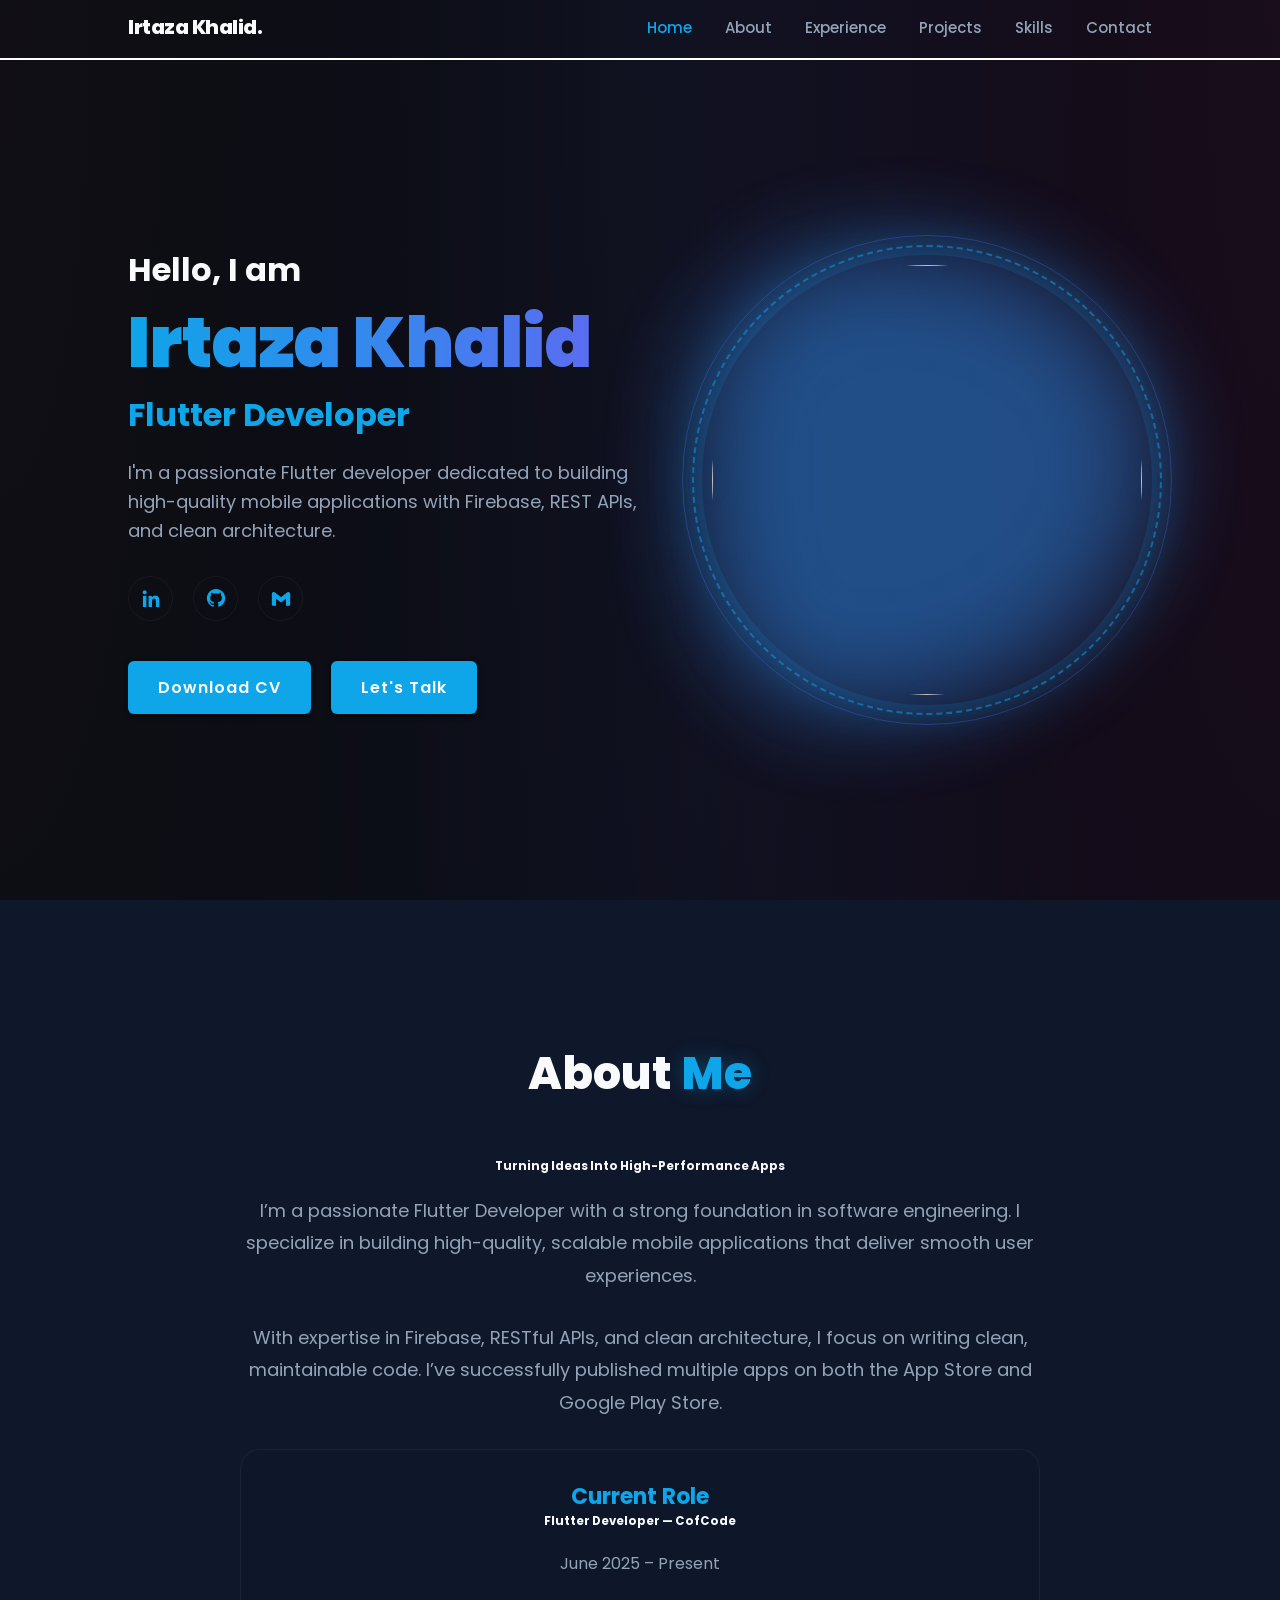
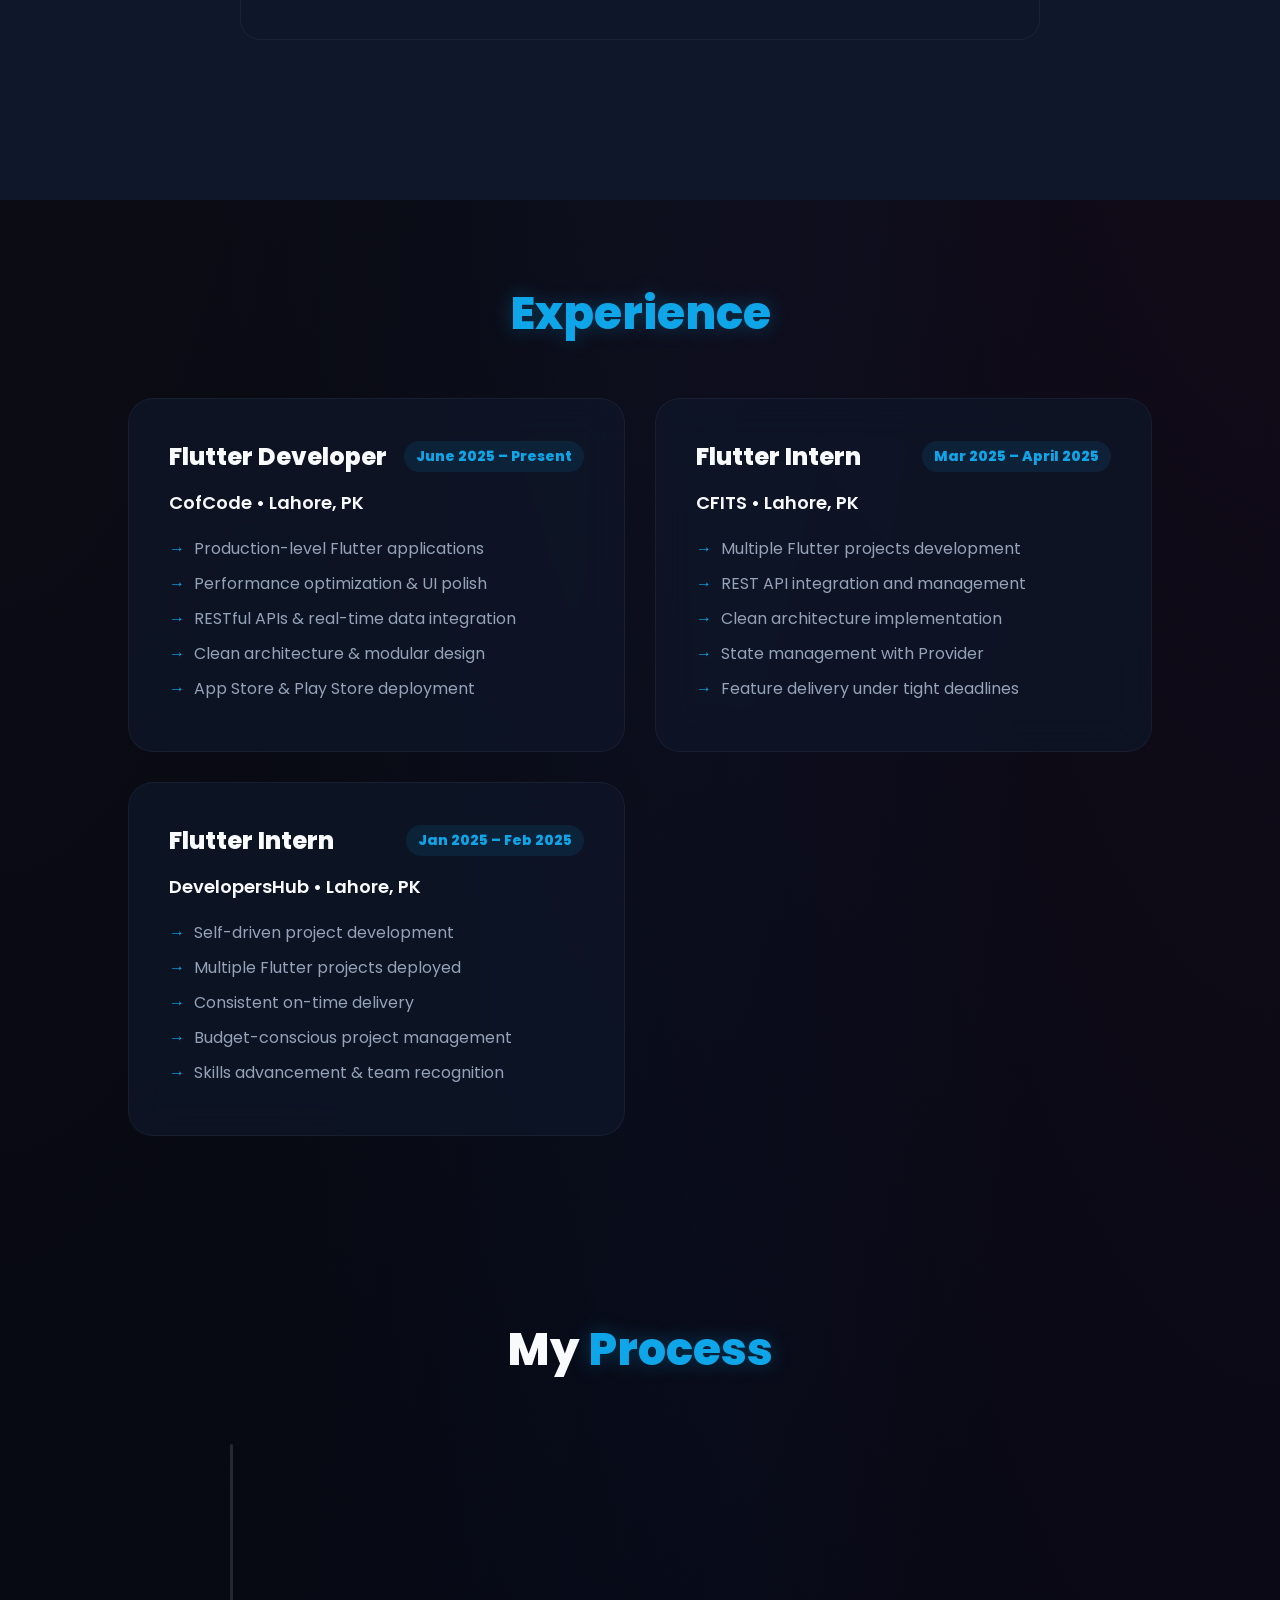
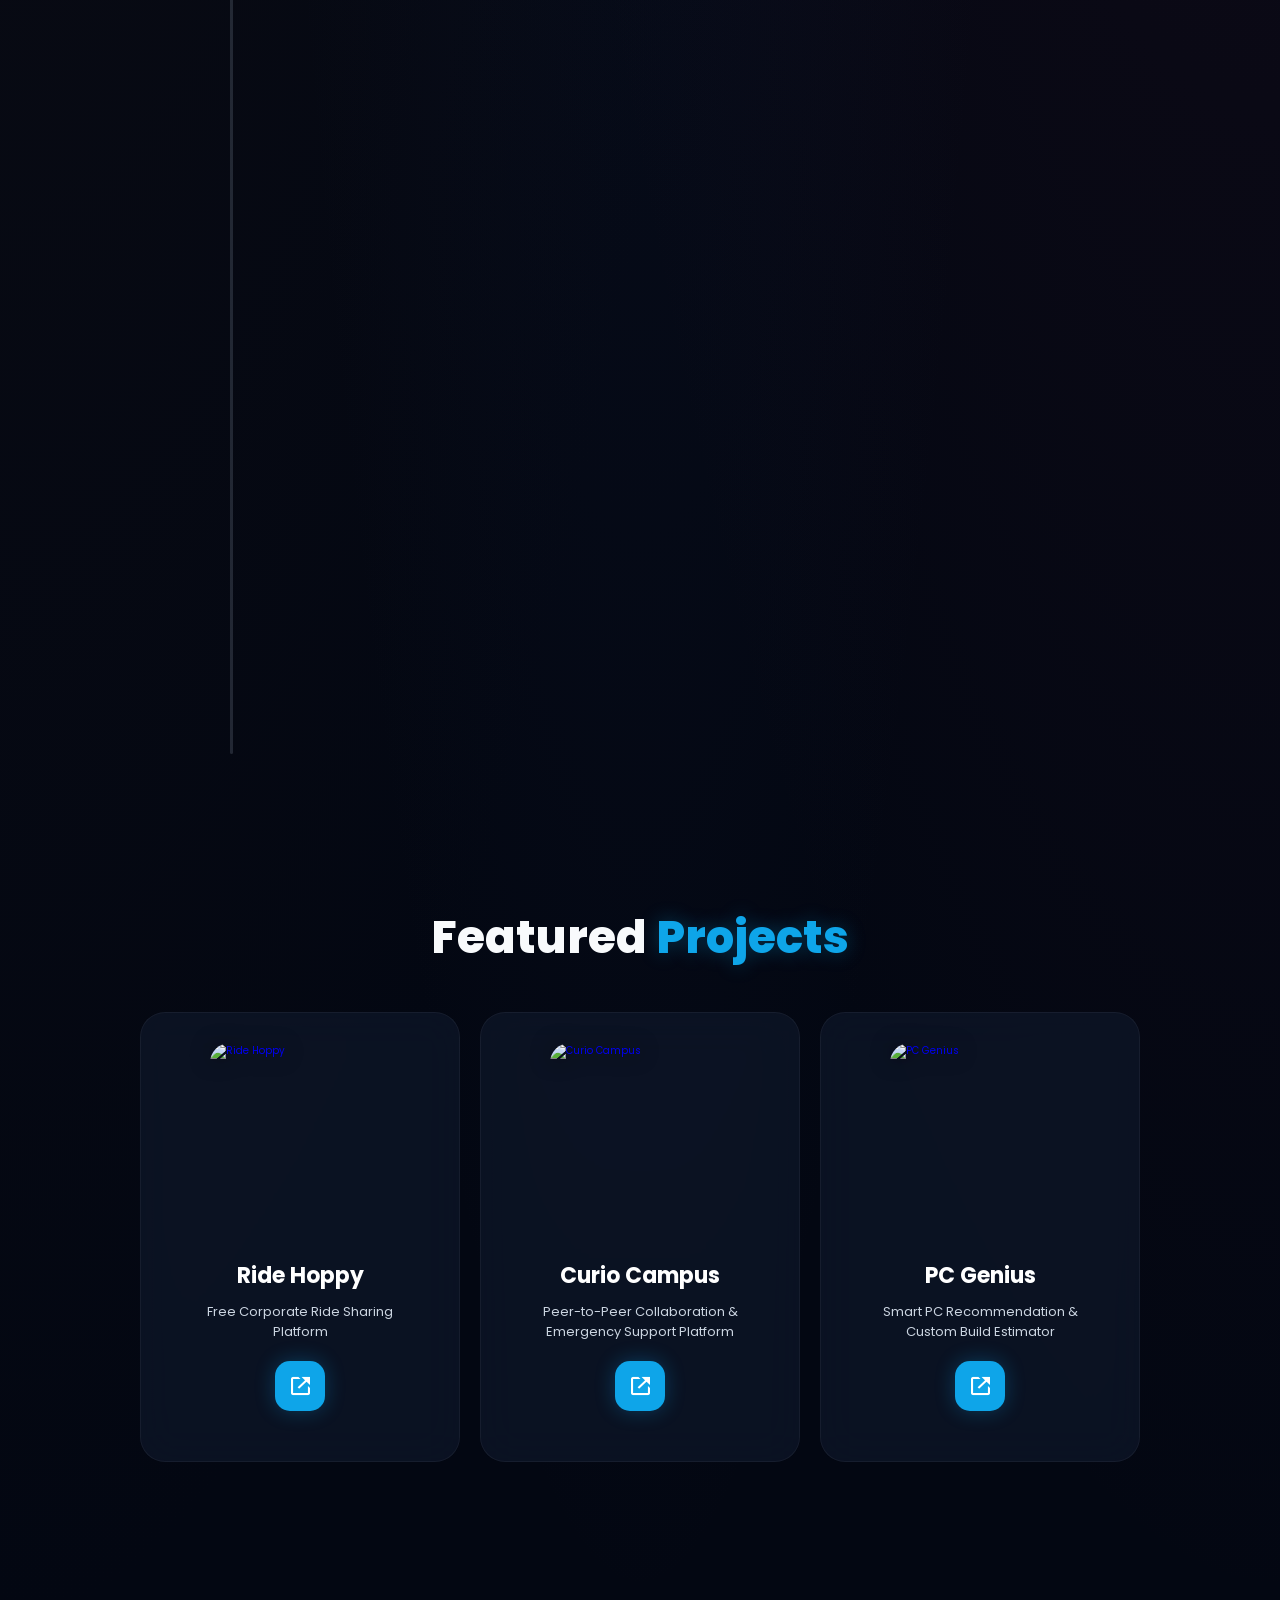
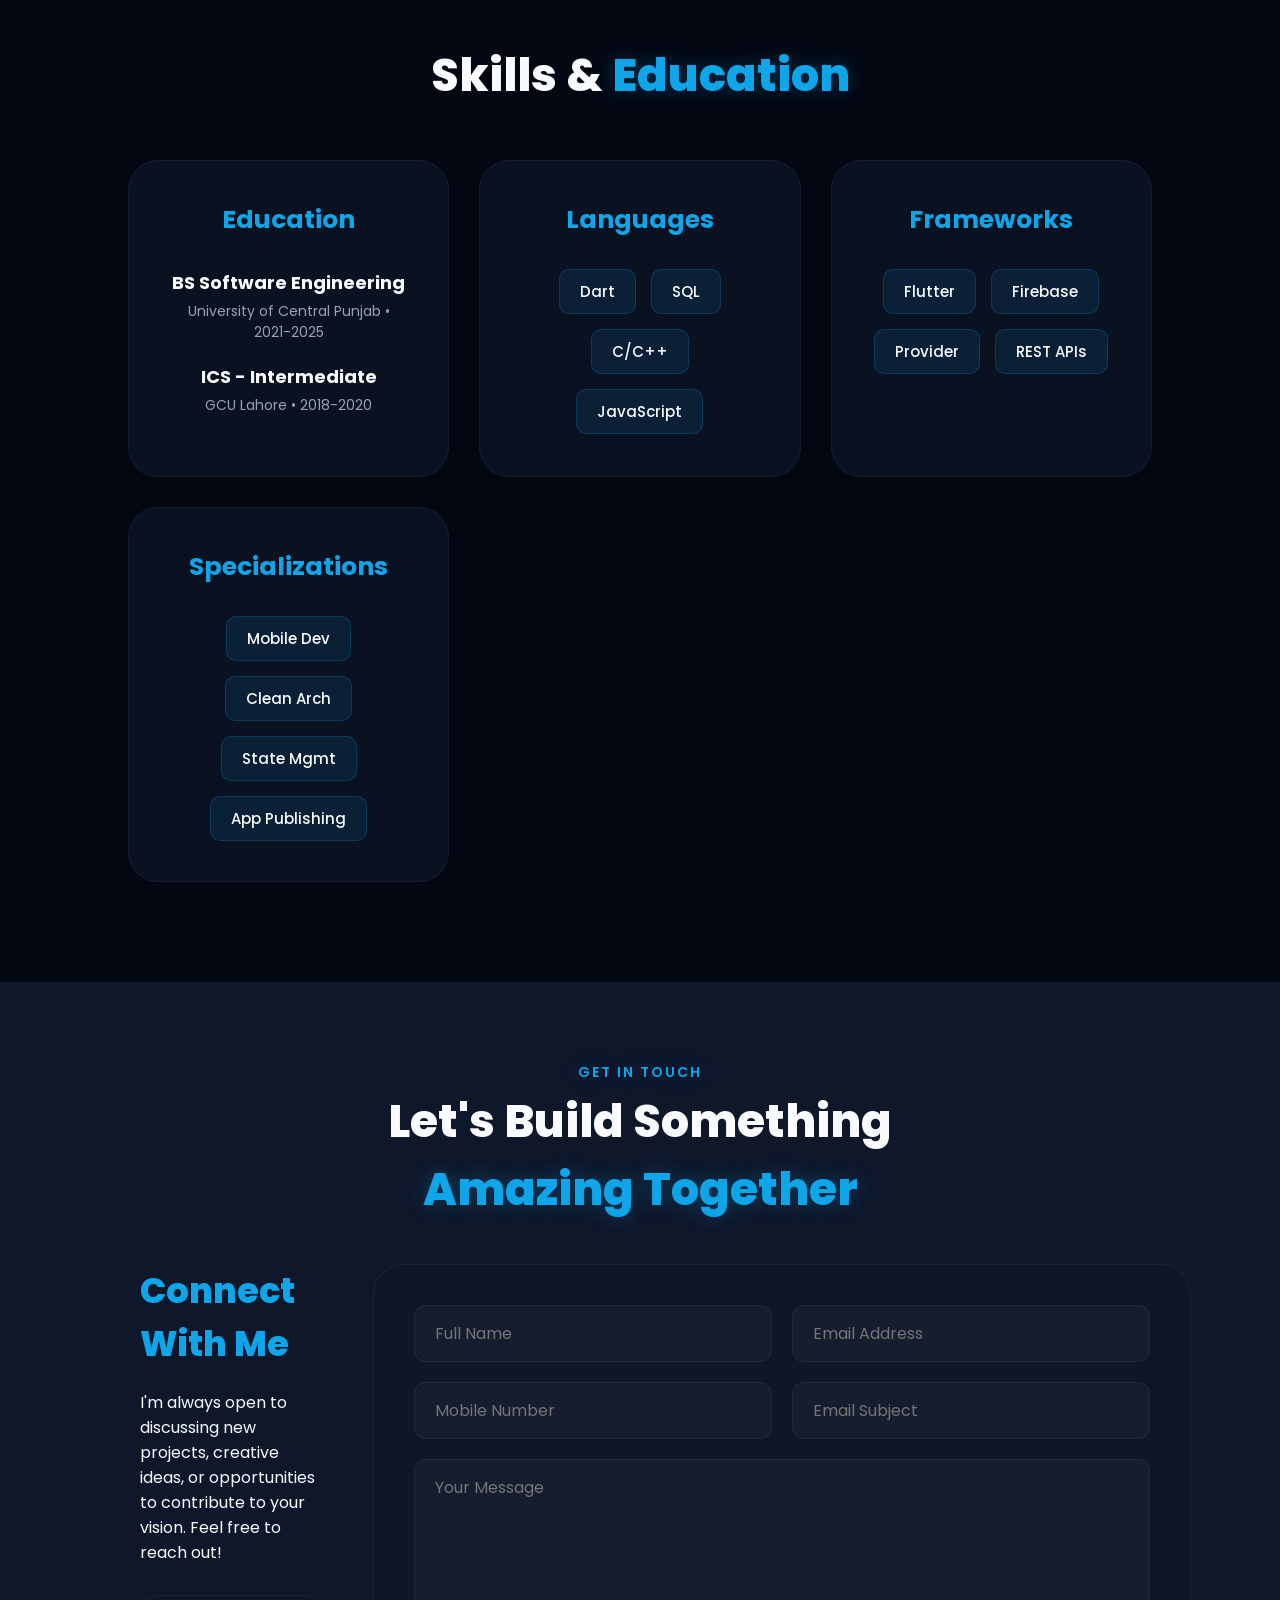
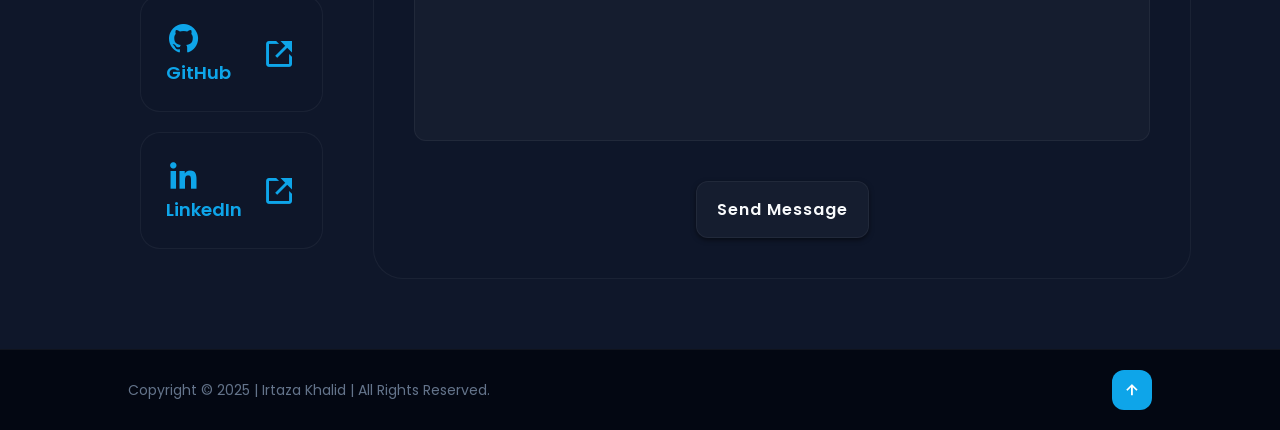
==== index.html @ 4b27855e "redesign the portfolio" ====
<!DOCTYPE html>
<html lang="en">

<head>
    <meta charset="UTF-8">
    <meta http-equiv="X-UA-Compatible" content="IE=edge">
    <meta name="viewport" content="width=device-width, initial-scale=1.0">
    <title>My Portfolio</title>

    <!-- swiper css -->
    <link rel="stylesheet" href="https://cdn.jsdelivr.net/npm/swiper@9/swiper-bundle.min.css" />

    <!-- box icons -->
    <link href='https://unpkg.com/boxicons@2.1.4/css/boxicons.min.css' rel='stylesheet'>

    <!-- custom css -->
    <link rel="stylesheet" href="css/style.css">
</head>

<body>
    <div id="particles-js"></div>

    <!-- header design -->
    <header class="header">
        <a href="#" class="logo">Irtaza Khalid.</a>

        <nav class="navbar">
            <a href="#home" class="active">Home</a>
            <a href="#about">About</a>
            <a href="#services">Experience</a>
            <a href="#portfolio">Projects</a>
            <a href="#skills">Skills</a>
            <a href="#contact">Contact</a>
        </nav>

        <div class="bx bx-menu" id="menu-icon"></div>
    </header>

    <!-- home section design -->
    <section class="home" id="home">
        <div class="home-content">
            <h3>Hello, I am</h3>
            <h1>Irtaza Khalid</h1>
            <div class="text-animate">
                <h3>Flutter Developer</h3>
            </div>
            <p>
                I'm a passionate Flutter developer dedicated to building high-quality mobile applications with Firebase, REST APIs, and clean architecture.
            </p>

            <div class="social-media">
                <a href="https://www.linkedin.com/in/irtaza-khalid-1903a6270/" target="_blank"><i
                        class='bx bxl-linkedin'></i></a>
                <a href="https://github.com/Irtaza4" target="_blank"><i class='bx bxl-github'></i></a>
                <a href="https://mail.google.com/mail/?view=cm&fs=1&to=irtazakhalidll@gmail.com" target="_blank"><i
                        class='bx bxl-gmail'></i></a>
            </div>

            <div class="btn-group">
                <a href="./IrtazaCV.pdf" class="btn" download="./IrtazaCV.pdf" target="_blank">Download CV</a>
                <a href="#contact" class="btn btn-outline">Let's Talk</a>
            </div>
        </div>

        <div class="home-img">
            <div class="img-box">
                <img src="images/Batman.png" alt="">
                <div class="liquid-shape"></div>
                <div class="liquid-shape"></div>
            </div>
        </div>
    </section>

    <!-- about section design -->

    <section class="about" id="about">
        <div class="about-content">
            <h2 class="heading">About <span>Me</span></h2>
            <h3>Turning Ideas Into High-Performance Apps</h3>
            <p>
                I’m a passionate Flutter Developer with a strong foundation in software engineering. I specialize in building high-quality, scalable mobile applications that deliver smooth user experiences.
            </p>
            <p>
                With expertise in Firebase, RESTful APIs, and clean architecture, I focus on writing clean, maintainable code. I’ve successfully published multiple apps on both the App Store and Google Play Store.
            </p>

            <div class="card">
                <h2>Current Role</h2>
                <h3>Flutter Developer — CofCode</h3>
                <p>June 2025 – Present</p>
            </div>
        </div>
    </section>

    <!-- services section design -->
    <section class="services" id="services">
        <h2 class="heading"><span>Experience</span></h2>

        <div class="services-container">
            <div class="services-box">
                <h3>Flutter Developer <span class="time-status">June 2025 – Present</span></h3>
                <p class="company">CofCode • Lahore, PK</p>
                <ul class="experience-list">
                    <li>Production-level Flutter applications</li>
                    <li>Performance optimization & UI polish</li>
                    <li>RESTful APIs & real-time data integration</li>
                    <li>Clean architecture & modular design</li>
                    <li>App Store & Play Store deployment</li>
                </ul>
            </div>
            <div class="services-box">
                <h3>Flutter Intern <span class="time-status">Mar 2025 – April 2025</span></h3>
                <p class="company">CFITS • Lahore, PK</p>
                <ul class="experience-list">
                    <li>Multiple Flutter projects development</li>
                    <li>REST API integration and management</li>
                    <li>Clean architecture implementation</li>
                    <li>State management with Provider</li>
                    <li>Feature delivery under tight deadlines</li>
                </ul>
            </div>
            <div class="services-box">
                <h3>Flutter Intern <span class="time-status">Jan 2025 – Feb 2025</span></h3>
                <p class="company">DevelopersHub • Lahore, PK</p>
                <ul class="experience-list">
                    <li>Self-driven project development</li>
                    <li>Multiple Flutter projects deployed</li>
                    <li>Consistent on-time delivery</li>
                    <li>Budget-conscious project management</li>
                    <li>Skills advancement & team recognition</li>
                </ul>
            </div>

        </div>
    </section>

    <!-- project lifecycle section -->
    <section class="lifecycle" id="lifecycle">
        <h2 class="heading">My <span>Process</span></h2>
        <div class="lifecycle-container">
            <div class="progress-line">
                <div class="progress-fill"></div>
            </div>
            
            <div class="lifecycle-item" data-step="1">
                <div class="step-indicator">
                    <span>01</span>
                </div>
                <div class="step-content">
                    <div class="icon-box"><i class='bx bx-search-alt'></i></div>
                    <h3>Discovery</h3>
                    <p>Understanding the problem, research, and planning the architecture.</p>
                </div>
            </div>
            
            <div class="lifecycle-item" data-step="2">
                <div class="step-indicator">
                    <span>02</span>
                </div>
                <div class="step-content">
                    <div class="icon-box"><i class='bx bx-palette'></i></div>
                    <h3>Design</h3>
                    <p>Crafting intuitive UI/UX designs and interactive prototypes.</p>
                </div>
            </div>
            
            <div class="lifecycle-item" data-step="3">
                <div class="step-indicator">
                    <span>03</span>
                </div>
                <div class="step-content">
                    <div class="icon-box"><i class='bx bx-code-alt'></i></div>
                    <h3>Development</h3>
                    <p>Building high-performance apps with Flutter and clean code.</p>
                </div>
            </div>
            
            <div class="lifecycle-item" data-step="4">
                <div class="step-indicator">
                    <span>04</span>
                </div>
                <div class="step-content">
                    <div class="icon-box"><i class='bx bx-rocket'></i></div>
                    <h3>Deployment</h3>
                    <p>Polishing, testing, and publishing to App Store & Play Store.</p>
                </div>
            </div>
        </div>
    </section>

    <!-- portfolio section design -->
    <section class="portfolio" id="portfolio">
        <h2 class="heading">Featured <span>Projects</span></h2>

        <div class="portfolio-container">
            <a href="ride-hoppy.html" class="portfolio-box">
                <img src="images/ride_hoppy_main.png" alt="Ride Hoppy">

                <div class="portfolio-layer">
                    <h4>Ride Hoppy</h4>
                    <p>Free Corporate Ride Sharing Platform</p>
                    <div class="case-study-btn">
                        <i class='bx bx-link-external'></i>
                    </div>
                </div>
            </a>
            <a href="curio-campus.html" class="portfolio-box">
                <img src="images/curio_campus_logo.png" alt="Curio Campus">

                <div class="portfolio-layer">
                    <h4>Curio Campus</h4>
                    <p>Peer-to-Peer Collaboration & Emergency Support Platform</p>
                    <div class="case-study-btn">
                        <i class='bx bx-link-external'></i>
                    </div>
                </div>
            </a>
            <a href="pc-genius.html" class="portfolio-box">
                <img src="images/pc_genius_logo.png" alt="PC Genius">

                <div class="portfolio-layer">
                    <h4>PC Genius</h4>
                    <p>Smart PC Recommendation & Custom Build Estimator</p>
                    <div class="case-study-btn">
                        <i class='bx bx-link-external'></i>
                    </div>
                </div>
            </a>
        </div>
    </section>

    <!-- skills section design -->
    <section class="skills" id="skills">
        <h2 class="heading">Skills & <span>Education</span></h2>

        <div class="skills-container">
            <div class="skills-box education-box">
                <h3>Education</h3>
                <div class="education-content">
                    <div class="edu-item">
                        <h4>BS Software Engineering</h4>
                        <p>University of Central Punjab • 2021-2025</p>
                    </div>
                    <div class="edu-item">
                        <h4>ICS - Intermediate</h4>
                        <p>GCU Lahore • 2018-2020</p>
                    </div>
                </div>
            </div>

            <div class="skills-box">
                <h3>Languages</h3>
                <div class="skills-list">
                    <span>Dart</span>
                    <span>SQL</span>
                    <span>C/C++</span>
                    <span>JavaScript</span>
                </div>
            </div>

            <div class="skills-box">
                <h3>Frameworks</h3>
                <div class="skills-list">
                    <span>Flutter</span>
                    <span>Firebase</span>
                    <span>Provider</span>
                    <span>REST APIs</span>
                </div>
            </div>

            <div class="skills-box">
                <h3>Specializations</h3>
                <div class="skills-list">
                    <span>Mobile Dev</span>
                    <span>Clean Arch</span>
                    <span>State Mgmt</span>
                    <span>App Publishing</span>
                </div>
            </div>
        </div>
    </section>

    <!-- testimonial design -->
    <!-- <div class="testimonial-container">
        <h2 class="heading">Valuable <span>Testimonial</span></h2>

        <div class="testimonial-wrapper">
            <div class="testimonial-box mySwiper">
                <div class="testimonial-content swiper-wrapper">
                    <div class="testimonial-slide swiper-slide">
                        <img src="images/testimonial1.jpg" alt="">
                        <h3>Jackson Levi</h3>
                        <p>Lorem ipsum dolor, sit amet consectetur adipisicing elit. Exercitationem dignissimos aliquid
                            iure delectus corrupti impedit, beatae aperiam ad iusto nostrum possimus cum pariatur harum
                            assumenda suscipit a, qui, tempora maxime nulla facere quo ipsum tempore. Atque libero
                            provident ad aut officia pariatur voluptate quaerat delectus nesciunt, sequi eligendi
                            aperiam fugit unde nihil, iste similique illum. Dignissimos enim officia consequuntur
                            dolores.</p>
                    </div>
                    <div class="testimonial-slide swiper-slide">
                        <img src="images/testimonial2.jpg" alt="">
                        <h3>Flora Ocean</h3>
                        <p>Lorem ipsum dolor, sit amet consectetur adipisicing elit. Exercitationem dignissimos aliquid
                            iure delectus corrupti impedit, beatae aperiam ad iusto nostrum possimus cum pariatur harum
                            assumenda suscipit a, qui, tempora maxime nulla facere quo ipsum tempore. Atque libero
                            provident ad aut officia pariatur voluptate quaerat delectus nesciunt, sequi eligendi
                            aperiam fugit unde nihil, iste similique illum. Dignissimos enim officia consequuntur
                            dolores.</p>
                    </div>
                    <div class="testimonial-slide swiper-slide">
                        <img src="images/testimonial3.jpg" alt="">
                        <h3>Julian Grayson</h3>
                        <p>Lorem ipsum dolor, sit amet consectetur adipisicing elit. Exercitationem dignissimos aliquid
                            iure delectus corrupti impedit, beatae aperiam ad iusto nostrum possimus cum pariatur harum
                            assumenda suscipit a, qui, tempora maxime nulla facere quo ipsum tempore. Atque libero
                            provident ad aut officia pariatur voluptate quaerat delectus nesciunt, sequi eligendi
                            aperiam fugit unde nihil, iste similique illum. Dignissimos enim officia consequuntur
                            dolores.</p>
                    </div>
                </div>

                <div class="swiper-button-next"></div>
                <div class="swiper-button-prev"></div>
                <div class="swiper-pagination"></div>
            </div>
        </div>
    </div> -->

    <!-- contact section design -->
    <section class="contact" id="contact">
        <h2 class="heading"><span class="pre-title">GET IN TOUCH</span>Let's Build Something <span>Amazing
                Together</span></h2>

        <div class="contact-container">
            <div class="contact-info">
                <h3>Connect With Me</h3>
                <p class="contact-bio">I'm always open to discussing new projects, creative ideas, or opportunities to
                    contribute to your vision. Feel free to reach out!</p>

                <a href="https://github.com/Irtaza4" target="_blank" class="contact-card">
                    <div class="card-left">
                        <i class='bx bxl-github'></i>
                        <span>GitHub</span>
                    </div>
                    <i class='bx bx-link-external'></i>
                </a>

                <a href="https://www.linkedin.com/in/irtaza-khalid-1903a6270/" target="_blank" class="contact-card">
                    <div class="card-left">
                        <i class='bx bxl-linkedin'></i>
                        <span>LinkedIn</span>
                    </div>
                    <i class='bx bx-link-external'></i>
                </a>
            </div>

            <form action="https://formsubmit.co/irtazakhalidll@gmail.com" method="POST">
                <div class="input-box">
                    <input type="text" name="name" placeholder="Full Name" required>
                    <input type="email" name="email" placeholder="Email Address" required>
                </div>
                <div class="input-box">
                    <input type="number" name="phone" placeholder="Mobile Number">
                    <input type="text" name="_subject" placeholder="Email Subject">
                </div>
                <textarea name="message" id="" cols="30" rows="10" placeholder="Your Message" required></textarea>
                <div class="btn-container">
                    <input type="submit" value="Send Message" class="btn">
                </div>
            </form>
        </div>
    </section>

    <!-- footer design -->
    <footer class="footer">
        <div class="footer-text">
            <p>Copyright &copy; 2025 | Irtaza Khalid | All Rights Reserved.</p>
        </div>

        <div class="footer-iconTop">
            <a href="#home"><i class='bx bx-up-arrow-alt'></i></a>
        </div>
    </footer>


    <!-- swiper js -->
    <script src="https://cdn.jsdelivr.net/npm/swiper@9/swiper-bundle.min.js"></script>

    <!-- scroll reveal js -->
    <script src="https://unpkg.com/scrollreveal"></script>

    <!-- gsap -->
    <script src="https://cdnjs.cloudflare.com/ajax/libs/gsap/3.12.2/gsap.min.js"></script>
    <script src="https://cdnjs.cloudflare.com/ajax/libs/gsap/3.12.2/ScrollTrigger.min.js"></script>

    <!-- particles js -->
    <script src="https://cdn.jsdelivr.net/particles.js/2.0.0/particles.min.js"></script>

    <!-- tilt js -->
    <script src="https://cdnjs.cloudflare.com/ajax/libs/vanilla-tilt/1.8.1/vanilla-tilt.min.js"></script>

    <!-- custom js -->
    <script src="js/script.js"></script>
</body>

</html>
---- css/style.css ----
@import url('https://fonts.googleapis.com/css2?family=Poppins:wght@300;400;500;600;700;800;900&display=swap');

* {
    margin: 0;
    padding: 0;
    box-sizing: border-box;
    text-decoration: none;
    border: none;
    outline: none;
    scroll-behavior: smooth;
    font-family: 'Poppins', sans-serif;
}


:root {
    --bg-color: #030712;
    --second-bg-color: #0f172a;
    --text-color: #f8fafc;
    --main-color: #0ea5e9;
    --secondary-color: #6366f1;
    --white-color: #ffffff;
    --shadow-color: rgba(0, 0, 0, .5);
    --glass-bg: rgba(15, 23, 42, 0.7);
    --glass-border: rgba(255, 255, 255, 0.05);
    --accent-glow: rgba(14, 165, 233, 0.3);
}

/* Remove dark-mode class override as we are going full dark by default */
.dark-mode {
    --bg-color: #030712;
    --text-color: #f8fafc;
}

#particles-js {
    position: fixed;
    top: 0;
    left: 0;
    width: 100%;
    height: 100%;
    z-index: -1;
}

.dark-mode .logo,
.dark-mode .header.sticky .navbar a.active,
.dark-mode span {
    color: var(--white-color);
}

.dark-mode .home .profession-box .profession {
    color: var(--white-color);
}

.social-media {
    display: flex;
    gap: 2rem;
    margin-top: 3rem;
}

.social-media a {
    display: inline-flex;
    justify-content: center;
    align-items: center;
    width: 4.5rem;
    height: 4.5rem;
    background: transparent;
    border: 1px solid var(--glass-border);
    border-radius: 50%;
    font-size: 2.2rem;
    color: var(--main-color);
    transition: 0.3s;
}

.social-media a:hover {
    background: var(--main-color);
    color: var(--white-color);
    box-shadow: 0 0 2rem var(--accent-glow);
    transform: translateY(-5px);
    border-color: var(--main-color);
}

html {
    font-size: 62.5%;
    overflow-x: hidden;
}

body {
    background: var(--bg-color);
    color: var(--text-color);
    background-image: 
        radial-gradient(at 0% 0%, hsla(253,16%,7%,1) 0, transparent 50%), 
        radial-gradient(at 50% 0%, hsla(225,39%,30%,0.2) 0, transparent 50%), 
        radial-gradient(at 100% 0%, hsla(339,49%,30%,0.2) 0, transparent 50%);
}

.heading {
    font-size: 4.5rem;
    text-align: center;
    margin-bottom: 5rem;
    font-weight: 800;
}

.heading span {
    color: var(--main-color);
    text-shadow: 0 0 2rem var(--accent-glow);
}

.services-box, .portfolio-box, .skills-box, .card, .education-box {
    background: var(--glass-bg);
    border: 1px solid var(--glass-border);
    backdrop-filter: blur(20px);
    -webkit-backdrop-filter: blur(20px);
    border-radius: 2.5rem;
    padding: 3rem;
    transition: all 0.4s cubic-bezier(0.175, 0.885, 0.32, 1.275);
}

.services-box:hover, .portfolio-box:hover, .skills-box:hover, .card:hover {
    transform: translateY(-1rem);
    border-color: rgba(14, 165, 233, 0.3);
    box-shadow: 0 2rem 4rem rgba(0, 0, 0, 0.4), 0 0 2rem var(--accent-glow);
}

.header {
    position: fixed;
    top: 0;
    left: 0;
    width: 100%;
    padding: 1.2rem 10%;
    background: transparent;
    display: flex;
    align-items: center;
    justify-content: space-between;
    z-index: 1000;
    transition: all 0.5s ease;
}

.header.sticky {
    padding: 0.9rem 10%;
    background: rgba(3, 7, 18, 0.9);
    backdrop-filter: blur(20px);
    border-bottom: 1px solid var(--glass-border);
}

.logo {
    font-size: 2rem;
    color: var(--text-color);
    font-weight: 800;
    letter-spacing: -0.5px;
}

.navbar a {
    font-size: 1.5rem;
    color: #94a3b8;
    font-weight: 500;
    margin-left: 3rem;
    transition: 0.3s;
}

.navbar a:hover,
.navbar a.active {
    color: var(--main-color);
}

.navbar a.active::before {
    content: '';
    position: absolute;
    left: 0;
    bottom: -6px;
    width: 100%;
    height: .2rem;
    background: var(--white-color);
}

.header.sticky .navbar a::before {
    background: var(--main-color);
    opacity: .7;
}

#darkMode-icon {
    font-size: 2.4rem;
    color: var(--white-color);
    cursor: pointer;
}

.header.sticky #darkMode-icon {
    color: var(--text-color);
    opacity: .9;
}

#menu-icon {
    font-size: 3.6rem;
    color: var(--text-color);
    display: none;
}

section {
    min-height: 100vh;
    padding: 8rem 10% 2rem;
}

.portfolio {
    padding-top: 5rem;
}

.portfolio h2 {
    margin-bottom: 2rem;
}

.home {
    display: flex;
    justify-content: space-between;
    align-items: center;
    gap: 5rem;
}

.home-content {
    max-width: 60rem;
}

.home-content h3 {
    font-size: 3.2rem;
    font-weight: 700;
}

.home-content h1 {
    font-size: 7rem;
    font-weight: 900;
    line-height: 1.1;
    margin: 1rem 0;
    background: linear-gradient(to right, var(--main-color), var(--secondary-color));
    -webkit-background-clip: text;
    -webkit-text-fill-color: transparent;
}

.text-animate h3 {
    font-size: 3.2rem;
    font-weight: 700;
    color: var(--main-color);
    margin-bottom: 2rem;
}

.home-content p {
    font-size: 1.8rem;
    line-height: 1.6;
    color: #94a3b8;
}

.btn-group {
    display: flex;
    gap: 2rem;
    margin-top: 4rem;
}

.btn-outline {
    background: transparent;
    border: 2px solid var(--main-color);
    color: var(--main-color);
}

.btn-outline:hover {
    background: var(--main-color);
    color: var(--white-color);
}

.home-img .img-box {
    position: relative;
    width: 45rem;
    height: 45rem;
    display: flex;
    justify-content: center;
    align-items: center;
    border-radius: 50%;
    padding: 1rem;
    background: transparent !important;
    box-shadow: 0 0 5rem var(--accent-glow);
    overflow: visible;
}

.home-img .img-box::before {
    content: '';
    position: absolute;
    inset: -1rem;
    border: 2px solid var(--main-color);
    border-radius: 50%;
    animation: rotate 10s linear infinite;
    border-style: dashed;
    opacity: 0.5;
}

.home-img .img-box::after {
    content: '';
    position: absolute;
    inset: -2rem;
    border: 1px solid var(--secondary-color);
    border-radius: 50%;
    animation: rotate 15s linear reverse infinite;
    opacity: 0.3;
}

@keyframes rotate {
    0% { transform: rotate(0deg); }
    100% { transform: rotate(360deg); }
}

.home-img .img-box img {
    width: 100%;
    height: 100%;
    object-fit: cover;
    z-index: 10;
    border-radius: 50%;
    background: transparent !important;
    border: none;
    filter: drop-shadow(0 0 1rem var(--accent-glow));
    transition: 0.5s ease;
}

.home-img .img-box:hover img {
    transform: scale(1.1);
}

.liquid-shape {
    position: absolute;
    width: 100%;
    height: 100%;
    background: var(--main-color);
    border-radius: 40% 60% 70% 30% / 40% 50% 60% 50%;
    z-index: 1;
    filter: blur(50px);
    opacity: 0.3;
    animation: liquid 10s linear infinite;
}

.liquid-shape:nth-child(2) {
    background: var(--secondary-color);
    animation-duration: 15s;
    animation-direction: reverse;
}

@keyframes liquid {
    0%, 100% {
        border-radius: 40% 60% 70% 30% / 40% 40% 60% 50%;
    }
    33% {
        border-radius: 70% 30% 50% 50% / 30% 30% 70% 70%;
    }
    66% {
        border-radius: 100% 60% 60% 100% / 100% 100% 60% 60%;
    }
}

/* Custom Scrollbar */
::-webkit-scrollbar {
    width: 10px;
}

::-webkit-scrollbar-track {
    background: var(--bg-color);
}

::-webkit-scrollbar-thumb {
    background: var(--main-color);
    border-radius: 5px;
}

::-webkit-scrollbar-thumb:hover {
    background: var(--secondary-color);
}

.btn {
    display: inline-block;
    padding: 1.2rem 2.8rem;
    background: var(--main-color);
    border-radius: .6rem;
    box-shadow: 0 .2rem .5rem var(--shadow-color);
    font-size: 1.6rem;
    color: var(--white-color);
    letter-spacing: .1rem;
    font-weight: 600;
    border: .2rem solid transparent;
    transition: .5s ease;
    position: relative;
    overflow: hidden;
    z-index: 1;
}

.btn::before {
    content: '';
    position: absolute;
    top: 0;
    left: -100%;
    width: 100%;
    height: 100%;
    background: linear-gradient(90deg, transparent, rgba(255, 255, 255, 0.4), transparent);
    transition: .5s;
    z-index: -1;
}

.btn:hover::before {
    left: 100%;
}

.btn:hover {
    background: var(--secondary-color);
    color: var(--white-color);
    transform: translateY(-3px);
    box-shadow: 0 0.5rem 1.5rem rgba(0, 210, 255, 0.4);
}

span {
    color: var(--main-color);
}

.about {
    display: flex;
    justify-content: center;
    align-items: center;
    gap: 10rem;
    background: var(--second-bg-color);
    padding: 10rem 10%;
}

.about-content {
    max-width: 80rem;
    text-align: center;
}

.about-content h2 {
    text-align: center;
}

.about-content p {
    font-size: 1.8rem;
    color: #94a3b8;
    margin: 2rem 0 3rem;
    line-height: 1.8;
}

.services {
    min-height: auto;
    padding-bottom: 10rem;
}

.services h2 {
    margin-bottom: 5rem;
}

.services-container {
    display: grid;
    grid-template-columns: repeat(auto-fit, minmax(35rem, 1fr));
    gap: 3rem;
}

.services-box {
    padding: 4rem;
    text-align: left;
}

.services-box h3 {
    font-size: 2.4rem;
    font-weight: 800;
    margin-bottom: 1.5rem;
    display: flex;
    justify-content: space-between;
    align-items: center;
}

.time-status {
    font-size: 1.4rem;
    background: rgba(14, 165, 233, 0.1);
    padding: 0.5rem 1.2rem;
    border-radius: 5rem;
    color: var(--main-color);
}

.portfolio-container {
    display: grid;
    grid-template-columns: repeat(auto-fit, minmax(35rem, 1fr));
    gap: 3rem;
}

.company {
    font-size: 1.8rem;
    font-weight: 600;
    color: var(--text-color);
    margin-bottom: 2rem;
}

.experience-list {
    list-style: none;
}

.experience-list li {
    font-size: 1.6rem;
    color: #94a3b8;
    margin-bottom: 1rem;
    position: relative;
    padding-left: 2.5rem;
}

.experience-list li::before {
    content: '→';
    position: absolute;
    left: 0;
    color: var(--main-color);
    font-weight: 900;
}

.lifecycle {
    min-height: auto;
    padding-bottom: 10rem;
}

.lifecycle-container {
    display: flex;
    flex-direction: column;
    gap: 4rem;
    position: relative;
    margin-top: 6rem;
    max-width: 90rem;
    margin-left: auto;
    margin-right: auto;
}

.progress-line {
    position: absolute;
    left: 4rem;
    top: 0;
    bottom: 0;
    width: 3px;
    background: rgba(148, 163, 184, 0.2);
    border-radius: 3px;
}

.progress-fill {
    position: absolute;
    left: 0;
    top: 0;
    width: 100%;
    height: 0%;
    background: linear-gradient(180deg, var(--main-color), var(--secondary-color));
    border-radius: 3px;
    transition: height 1s ease;
}

.lifecycle-item {
    display: flex;
    gap: 3rem;
    align-items: flex-start;
    position: relative;
    z-index: 1;
    opacity: 0;
    transform: translateX(-3rem);
    transition: all 0.6s ease;
}

.lifecycle-item.visible {
    opacity: 1;
    transform: translateX(0);
}

.step-indicator {
    width: 8rem;
    height: 8rem;
    min-width: 8rem;
    background: var(--bg-color);
    border: 3px solid var(--main-color);
    border-radius: 50%;
    display: flex;
    justify-content: center;
    align-items: center;
    box-shadow: 0 0 3rem var(--accent-glow);
    transition: all 0.4s ease;
    position: relative;
}

.lifecycle-item:hover .step-indicator {
    background: linear-gradient(135deg, var(--main-color), var(--secondary-color));
    border-color: transparent;
    transform: scale(1.1);
    box-shadow: 0 0 5rem var(--accent-glow);
}

.step-indicator span {
    font-size: 2.2rem;
    font-weight: 800;
    color: var(--main-color);
    transition: all 0.4s ease;
}

.lifecycle-item:hover .step-indicator span {
    color: var(--white-color);
}

.step-content {
    flex: 1;
    background: var(--glass-bg);
    border: 1px solid var(--glass-border);
    padding: 3rem 3.5rem;
    border-radius: 2rem;
    transition: all 0.4s ease;
}

.lifecycle-item:hover .step-content {
    border-color: var(--main-color);
    transform: translateY(-0.5rem);
    box-shadow: 0 1rem 4rem rgba(14, 165, 233, 0.15);
}

.step-content .icon-box {
    width: 5rem;
    height: 5rem;
    background: linear-gradient(135deg, var(--main-color), var(--secondary-color));
    border-radius: 1.2rem;
    display: flex;
    justify-content: center;
    align-items: center;
    font-size: 2.5rem;
    color: var(--white-color);
    margin-bottom: 1.5rem;
    box-shadow: 0 0.5rem 2rem var(--accent-glow);
}

.step-content h3 {
    font-size: 2.4rem;
    color: var(--text-color);
    margin-bottom: 1rem;
    font-weight: 700;
}

.step-content p {
    font-size: 1.5rem;
    color: #94a3b8;
    line-height: 1.7;
}

/* Project Detail Stats & Timeline */
.stats-grid {
    display: grid;
    gap: 3rem;
    margin-top: 2rem;
}

/* Bar Chart */
.chart-card {
    background: var(--glass-bg);
    border: 1px solid var(--glass-border);
    padding: 2.5rem;
    border-radius: 2rem;
}

.chart-card h4 {
    font-size: 1.8rem;
    color: var(--text-color);
    margin-bottom: 2rem;
}

.bar-chart {
    display: flex;
    gap: 1.5rem;
    justify-content: space-between;
    align-items: flex-end;
    height: 20rem;
}

.bar-item {
    flex: 1;
    display: flex;
    flex-direction: column;
    align-items: center;
    gap: 1rem;
}

.bar-item span {
    font-size: 1.3rem;
    color: #94a3b8;
}

.bar-bg {
    width: 100%;
    height: 16rem;
    background: rgba(148, 163, 184, 0.1);
    border-radius: 0.5rem;
    position: relative;
    display: flex;
    align-items: flex-end;
}

.bar-fill {
    width: 100%;
    height: 0;
    background: linear-gradient(180deg, var(--main-color), var(--secondary-color));
    border-radius: 0.5rem;
    transition: height 1s ease;
}

/* Vertical Metrics Container */
.metrics-container.vertical {
    display: flex;
    gap: 2rem;
    flex-direction: column;
}

/* Detail Timeline */
.detail-timeline {
    display: flex;
    flex-direction: column;
    gap: 3rem;
    margin-top: 2rem;
    position: relative;
    padding-left: 4rem;
}

.detail-timeline::before {
    content: '';
    position: absolute;
    left: 1rem;
    top: 0;
    bottom: 0;
    width: 3px;
    background: linear-gradient(180deg, var(--main-color), var(--secondary-color));
    opacity: 0.3;
}

.detail-timeline-item {
    display: flex;
    gap: 2rem;
    align-items: flex-start;
    position: relative;
    opacity: 0;
    transform: translateX(-2rem);
    transition: all 0.6s ease;
}

.detail-timeline-item.visible {
    opacity: 1;
    transform: translateX(0);
}

.detail-timeline-dot {
    width: 2.5rem;
    height: 2.5rem;
    background: var(--bg-color);
    border: 3px solid var(--main-color);
    border-radius: 50%;
    position: absolute;
    left: -1.2rem;
    top: 0;
    z-index: 1;
    box-shadow: 0 0 2rem var(--accent-glow);
}

.detail-timeline-content {
    flex: 1;
    background: var(--glass-bg);
    border: 1px solid var(--glass-border);
    padding: 2.5rem;
    border-radius: 1.5rem;
    transition: all 0.4s ease;
}

.detail-timeline-item:hover .detail-timeline-content {
    border-color: var(--main-color);
    transform: translateY(-0.3rem);
}

.detail-timeline-date {
    font-size: 1.3rem;
    color: var(--main-color);
    font-weight: 700;
    text-transform: uppercase;
    letter-spacing: 0.1rem;
}

.detail-timeline-content h4 {
    font-size: 2rem;
    color: var(--text-color);
    margin: 0.5rem 0 1rem 0;
}

.detail-timeline-content p {
    font-size: 1.5rem;
    color: #94a3b8;
    line-height: 1.7;
}

/* Responsive for mobile */
@media (max-width: 768px) {
    .lifecycle-container {
        gap: 3rem;
        padding: 0 2rem;
    }
    
    .lifecycle-item {
        flex-direction: column;
        align-items: center;
        text-align: center;
        gap: 2rem;
    }
    
    .progress-line {
        left: 50%;
        transform: translateX(-50%);
    }
    
    .step-content {
        padding: 2.5rem 2rem;
    }
}

.portfolio {
    min-height: auto;
    padding-bottom: 10rem;
}

.portfolio h2 {
    margin-bottom: 4rem;
}

.portfolio .portfolio-container {
    display: grid;
    grid-template-columns: repeat(3, 1fr);
    align-items: stretch;
    gap: 2rem;
    max-width: 1000px;
    margin: auto;
}

.portfolio-box {
    position: relative;
    border-radius: 2.5rem;
    overflow: hidden;
    display: flex;
    flex-direction: column;
    background: var(--glass-bg);
    border: 1px solid var(--glass-border);
    height: 45rem;
    padding: 3rem;
    justify-content: center;
    align-items: center;
}

.portfolio-box img {
    width: 100%;
    max-width: 18rem;
    height: 18rem;
    object-fit: contain;
    transition: 0.8s cubic-bezier(0.2, 1, 0.3, 1);
    margin-bottom: 2rem;
    filter: drop-shadow(0 0 1rem rgba(0, 0, 0, 0.5));
}

.portfolio-box:hover img {
    transform: scale(1.1) translateY(-1rem);
}

.portfolio-layer {
    padding: 2rem;
    background: transparent;
    position: relative;
    width: 100%;
    display: flex;
    flex-direction: column;
    justify-content: center;
    align-items: center;
    text-align: center;
    transition: 0.5s;
}

.portfolio-box:hover .portfolio-layer {
    background: transparent;
}

.portfolio-layer h4 {
    font-size: 2.2rem;
    font-weight: 700;
    color: var(--white-color);
    font-family: 'Poppins', sans-serif;
    margin-bottom: 1rem;
}

.portfolio-layer p {
    font-size: 1.3rem;
    color: #cbd5e1;
    margin: 0 0 2rem;
    font-family: 'Poppins', sans-serif;
    line-height: 1.5;
}

.case-study-btn {
    width: 5rem;
    height: 5rem;
    background: var(--main-color);
    border-radius: 1.5rem;
    display: flex;
    justify-content: center;
    align-items: center;
    font-size: 2.5rem;
    color: var(--white-color);
    box-shadow: 0 0 2rem var(--accent-glow);
    transition: 0.3s;
}

.portfolio-box:hover .case-study-btn {
    transform: rotate(45deg);
    background: var(--white-color);
    color: var(--main-color);
}

.testimonial-container {
    display: flex;
    align-items: center;
    flex-direction: column;
    width: 100%;
    padding: 5rem 1rem;
}

.testimonial-container .testimonial-wrapper {
    position: relative;
    max-width: 90rem;
    width: 100%;
    padding: 5rem;
}

.testimonial-wrapper .testimonial-box {
    padding: 1rem;
    border-radius: 2rem;
    overflow: hidden;
}

.testimonial-content .testimonial-slide {
    display: flex;
    align-items: center;
    flex-direction: column;
    background: var(--bg-color);
    border-radius: 2rem;
    box-shadow: 0 .1rem .5rem var(--shadow-color);
    padding: 3rem 5rem;
    border-top: .8rem solid var(--main-color);
    border-bottom: .8rem solid var(--main-color);
}

.testimonial-slide img {
    width: 14rem;
    height: 14rem;
    object-fit: cover;
    border-radius: 50%;
    border: .5rem solid var(--bg-color);
    outline: .5rem solid var(--main-color);
}

.testimonial-slide h3 {
    font-size: 2.5rem;
    margin: 2rem 0;
}

.testimonial-slide p {
    font-size: 1.4rem;
    text-align: center;
}

.testimonial-box .swiper-button-next,
.testimonial-box .swiper-button-prev {
    color: var(--main-color);
}

.testimonial-box .swiper-button-next {
    right: 0;
}

.testimonial-box .swiper-button-prev {
    left: 0;
}

.testimonial-box .swiper-pagination-bullet {
    background: rgba(0, 0, 0, .8);
}

.testimonial-box .swiper-pagination-bullet-active {
    background: var(--main-color);
}

.contact {
    min-height: auto;
    padding-bottom: 7rem;
    background: var(--second-bg-color);
}

.contact h2 {
    margin-bottom: 4rem;
    display: flex;
    flex-direction: column;
    align-items: center;
}

.contact h2 .pre-title {
    font-size: 1.4rem;
    color: var(--main-color);
    letter-spacing: .2rem;
    font-weight: 600;
    margin-bottom: .5rem;
}

.contact-container {
    max-width: 100rem;
    margin: 0 auto;
    display: grid;
    grid-template-columns: 1fr 1.5fr;
    gap: 5rem;
}

.contact-info h3 {
    font-size: 3.5rem;
    font-weight: 800;
    color: var(--main-color);
    margin-bottom: 2rem;
}

.contact-bio {
    font-size: 1.6rem;
    margin-bottom: 3rem;
}

.contact-card {
    background: var(--glass-bg);
    border: 1px solid var(--glass-border);
    padding: 2.5rem;
    border-radius: 2rem;
    display: flex;
    align-items: center;
    gap: 2rem;
    margin-bottom: 2rem;
    transition: 0.3s;
    color: var(--text-color);
}

.contact-card:hover {
    transform: scale(1.05);
    border-color: var(--main-color);
    box-shadow: 0 0 2rem var(--accent-glow);
}

.contact-card i {
    font-size: 3.5rem;
    color: var(--main-color);
}

.contact-card span {
    font-size: 1.8rem;
    font-weight: 600;
}

.contact form {
    background: var(--glass-bg);
    border: 1px solid var(--glass-border);
    padding: 4rem;
    border-radius: 3rem;
    display: grid;
    gap: 2rem;
}

.contact form .input-box {
    display: grid;
    grid-template-columns: 1fr 1fr;
    gap: 2rem;
}

.contact form input,
.contact form textarea {
    background: rgba(255, 255, 255, 0.03);
    border: 1px solid var(--glass-border);
    padding: 1.5rem 2rem;
    border-radius: 1.2rem;
    color: var(--text-color);
    font-size: 1.6rem;
    transition: 0.3s;
}

.contact form textarea {
    resize: none;
}

.contact form input:focus,
.contact form textarea:focus {
    border-color: var(--main-color);
    background: rgba(255, 255, 255, 0.05);
}

.contact form .btn-container {
    text-align: center;
    margin-top: 2rem;
}

.footer {
    display: flex;
    justify-content: space-between;
    align-items: center;
    padding: 2rem 10%;
    background: var(--bg-color);
    border-top: 1px solid var(--glass-border);
}

.footer-text p {
    font-size: 1.4rem;
    color: #64748b;
}

.footer-iconTop a {
    display: inline-flex;
    justify-content: center;
    align-items: center;
    width: 4rem;
    height: 4rem;
    background: var(--main-color);
    border-radius: 1.2rem;
    font-size: 2rem;
    color: var(--white-color);
    transition: 0.3s;
}

.footer-iconTop a:hover {
    box-shadow: 0 0 2rem var(--accent-glow);
    transform: translateY(-5px);
}



.skills {
    min-height: auto;
    padding-bottom: 10rem;
}

.skills h2 {
    margin-bottom: 5rem;
}

.skills-container {
    display: grid;
    grid-template-columns: repeat(auto-fit, minmax(250px, 1fr));
    gap: 3rem;
}

.skills-box {
    background: var(--glass-bg);
    border: 1px solid var(--glass-border);
    backdrop-filter: blur(20px);
    padding: 4rem;
    border-radius: 3rem;
    transition: 0.4s;
}

.skills-box h3 {
    font-size: 2.5rem;
    color: var(--main-color);
    margin-bottom: 3rem;
    text-align: center;
    font-weight: 700;
}

.edu-item {
    margin-bottom: 2rem;
    text-align: center;
}

.edu-item h4 {
    font-size: 1.8rem;
    color: var(--text-color);
    margin-bottom: 0.5rem;
}

.edu-item p {
    font-size: 1.4rem;
    color: #94a3b8;
}

.skills-list {
    display: flex;
    flex-wrap: wrap;
    gap: 1.5rem;
    justify-content: center;
}

.skills-list span {
    background: rgba(14, 165, 233, 0.1);
    color: #f8fafc;
    padding: 1rem 2rem;
    border-radius: 1rem;
    font-size: 1.5rem;
    font-weight: 500;
    border: 1px solid rgba(14, 165, 233, 0.2);
    transition: 0.3s;
}

.skills-list span:hover {
    background: var(--main-color);
    color: var(--white-color);
    transform: translateY(-5px);
    box-shadow: 0 0 2rem var(--accent-glow);
}

/* Project Detail Page Styles */
.project-detail-section {
    padding: 5rem 10% 2rem;
    min-height: auto;
}

.project-header {
    margin-top: 3rem;
    margin-bottom: 3rem;
}

.project-description {
    font-size: 1.6rem;
    line-height: 1.8;
    color: #94a3b8;
    margin-bottom: 4rem;
}

.hero-img-container {
    margin-bottom: 5rem;
    display: flex;
    justify-content: center;
}

.hero-img-container img {
    width: 100%;
    max-width: 800px;
    height: auto;
    border-radius: 2rem;
    box-shadow: 0 20px 50px rgba(0, 0, 0, 0.5);
}

.project-section {
    margin-bottom: 5rem;
}

.project-section h3 {
    font-size: 2.4rem;
    color: var(--text-color);
    margin-bottom: 1.8rem;
    display: flex;
    align-items: center;
    gap: 1.5rem;
}

.project-section p {
    font-size: 1.6rem;
    line-height: 1.8;
    color: #94a3b8;
}

.feature-list {
    display: flex;
    gap: 4rem;
    flex-wrap: wrap;
    margin-top: 3rem;
}

.feature-column {
    flex: 1;
    min-width: 250px;
}

.feature-column h4 {
    font-size: 2rem;
    color: var(--main-color);
    margin-bottom: 1.5rem;
}

.feature-item {
    margin-bottom: 1.5rem;
    display: flex;
    align-items: start;
    gap: 1.2rem;
    font-size: 1.5rem;
}

.feature-item i {
    color: var(--main-color);
    margin-top: 0.4rem;
}

.tech-tags {
    display: flex;
    gap: 0.8rem;
    flex-wrap: wrap;
    margin-top: 1.5rem;
}

.tech-tag {
    background: var(--second-bg-color);
    border: 1px solid var(--main-color);
    padding: 0.5rem 1.5rem;
    border-radius: 5rem;
    font-size: 1.3rem;
    transition: 0.3s;
}

.tech-tag:hover {
    background: var(--main-color);
    color: var(--white-color);
    transform: translateY(-3px);
}

/* Premium Metrics Graph */
.metrics-container {
    display: grid;
    grid-template-columns: repeat(auto-fit, minmax(200px, 1fr));
    gap: 2rem;
    margin-top: 3rem;
}

.metric-card {
    background: var(--glass-bg);
    border: 1px solid var(--glass-border);
    padding: 2rem;
    border-radius: 1.5rem;
    text-align: center;
    transition: 0.3s;
    box-shadow: 0 4px 15px rgba(0, 0, 0, 0.2);
}

.metric-card:hover {
    border-color: var(--main-color);
    transform: translateY(-5px);
    box-shadow: 0 0 2rem var(--accent-glow);
}

.metric-value {
    font-size: 2.8rem;
    font-weight: 800;
    color: var(--main-color);
    margin-bottom: 0.5rem;
    display: block;
    text-shadow: 0 0 10px var(--accent-glow);
}

.metric-label {
    font-size: 1.1rem;
    color: #94a3b8;
    text-transform: uppercase;
    letter-spacing: 1.5px;
    font-weight: 600;
}

.progress-graph {
    margin-top: 1.5rem;
    height: 4px;
    background: rgba(255, 255, 255, 0.05);
    border-radius: 10px;
    overflow: hidden;
    position: relative;
}

.progress-bar {
    position: absolute;
    top: 0;
    left: 0;
    height: 100%;
    background: linear-gradient(90deg, var(--main-color), var(--secondary-color));
    border-radius: 10px;
    width: 0;
    transition: width 1.5s cubic-bezier(0.1, 0.42, 0.3, 1);
}

/* BREAKPOINTS */
@media (max-width: 1200px) {
    html {
        font-size: 55%;
    }

    .home .profession-container .profession-box {
        right: -10%;
    }

    .home .profession-container .overlay {
        right: -6%;
    }

    .home-img img {
        right: 0;
    }
}

@media (max-width: 1100px) {
    .home .profession-container .profession-box {
        right: -15%;
    }

    .home-img img {
        max-width: 420px;
    }
}

@media (max-width: 1024px) {
    .header {
        padding: 2rem 3%;
    }

    section {
        padding: 10rem 3% 2rem;
    }

    .home .profession-container .profession-box {
        right: -20%;
    }

    .home .profession-container .overlay {
        right: -12%;
    }

    .home-img img {
        max-width: 400px;
    }
}

@media (max-width: 991px) {

    .navbar a:nth-child(1) {
        color: var(--main-color);
    }

    .navbar a.active::before {
        background: var(--main-color);
        opacity: .7;
    }

    .home .home-content {
        max-width: 50rem;
    }

    .home .profession-container .profession-box {
        right: -35%;
    }

    .home .profession-container .overlay {
        right: -30%;
    }

    .home-img img {
        display: none;
    }

    .contact .contact-container {
        flex-direction: column;
        gap: 5rem;
    }

    .contact form {
        width: 100%;
    }

    .footer {
        padding: 2rem 3%;
    }
}

@media (max-width: 896px) {
    .navbar a:nth-child(2) {
        color: var(--main-color);
    }

    .home .profession-container .profession-box {
        right: -50%;
    }

    .home .profession-container .overlay {
        right: -43%;
    }
}


@media (max-width: 780px) {
    .navbar a:nth-child(2) {
        color: var(--white-color);
    }
}

@media (max-width: 768px) {
    #menu-icon {
        display: block;
    }

    #darkMode-icon {
        position: absolute;
        right: 7rem;
        font-size: 2.6rem;
        color: var(--text-color);
        margin-bottom: .1rem;
    }

    .navbar {
        position: absolute;
        top: 100%;
        left: 0;
        width: 100%;
        padding: 1rem 3%;
        background: var(--bg-color);
        border-top: .1rem solid rgba(0, 0, 0, .2);
        box-shadow: 0 .5rem 1rem rgba(0, 0, 0, .1);
        display: none;
    }

    .navbar.active {
        display: block;
    }

    .navbar a {
        display: block;
        font-size: 2rem;
        margin: 3rem 0;
        color: var(--text-color);
    }

    .navbar a:nth-child(1),
    .navbar a:nth-child(2) {
        color: var(--text-color);
    }

    .navbar a.active {
        color: var(--main-color);
    }

    .navbar a::before {
        display: none;
    }

    .home {
        padding: 0rem 3% 23rem;
        justify-content: center;
        text-align: center;
    }

    .home-content h3 {
        font-size: 2.6rem;
    }

    .home-content h1 {
        font-size: 5rem;
    }

    .home-content .social-media a {
        margin: 2.5rem .75rem 3rem;
    }

    .home .profession-container {
        left: 0;
        width: 100%;
        height: 100%;
    }

    .home .profession-container .profession-box {
        display: none;
    }

    .home .profession-container .overlay {
        position: absolute;
        top: 70rem;
        left: 50%;
        right: 0;
        transform: rotate(90deg) translate(-50%, 50%) scaleY(3);
        border-width: 23.9rem;
    }

    .home .profession-box .profession {
        padding: 0 13px;
        left: auto;
        transform-origin: 0;
    }

    .home .profession-box .profession:nth-child(1) {
        transform: rotate(-90deg) translate(-120px, -210px);
    }

    .home .profession-box .profession:nth-child(1) i {
        margin-right: 0;
    }

    .home .profession-box .profession:nth-child(2) {
        transform: rotate(0deg) translate(0, -325px);
    }

    .home .profession-box .profession:nth-child(3) {
        transform: rotate(90deg) translate(-115px, -450px);
    }

    .home .profession-box .profession:nth-child(4) {
        transform: rotate(180deg) translate(-220px, -325px);
    }





    .about {
        flex-direction: column-reverse;
        text-align: center;

    }

    .about-content h2 {
        text-align: center;
    }

    .about-img img {
        width: 70vw;
        margin-top: -2rem;
    }

    .testimonial-container .testimonial-wrapper {
        padding: 5rem 0;
    }

    .testimonial-content .testimonial-slide {
        padding: 3rem 2rem;
    }

    .testimonial-box .swiper-button-next,
    .testimonial-box .swiper-button-prev {
        display: none;
    }
}

@media (max-width: 580px) {

    .portfolio .portfolio-container,
    .skills .skills-container {
        grid-template-columns: 1fr;
    }
}

@media (max-width: 450px) {
    html {
        font-size: 50%;
    }

    #darkMode-icon {
        right: 6rem;
    }

    .home .profession-box .profession:nth-child(1) {
        transform: rotate(-90deg) translate(-110px, -220px);
    }

    .home .profession-box .profession:nth-child(2) {
        transform: rotate(0deg) translate(5px, -325px);
    }

    .home .profession-box .profession:nth-child(3) {
        transform: rotate(90deg) translate(-105px, -440px);
    }

    .home .profession-box .profession:nth-child(4) {
        transform: rotate(180deg) translate(-210px, -325px);
    }

    .home .profession-container .overlay {
        top: 80rem;
    }

    .contact form .input-box input {
        width: 100%;
    }

    .footer {
        flex-direction: column-reverse;
    }

    .footer p {
        text-align: center;
        margin-top: 2rem;
    }
}

@media (max-width: 365px) {
    .about-img img {
        width: 90vw;
    }
}

@media (max-width: 315px) {
    .home-content h1 {
        font-size: 4.5rem;
    }
}

img {
    border-radius: 20px;
}

/* About Details Container */
.about-details-container {
    display: flex;
    flex-wrap: wrap;
    gap: 2rem;
    margin-top: 2rem;
}

.about-details-container .card,
.about-details-container .services-box {
    flex: 1;
    margin-top: 0;
    /* Override any existing margins to align properly */
}



/* Two-Column About Section */
.about-columns {
    display: flex;
    flex-wrap: wrap;
    gap: 4rem;
    align-items: flex-start;
}

.about-col-1 {
    flex: 1.5;
}

.card {
    background: var(--glass-bg);
    border: 1px solid var(--glass-border);
    backdrop-filter: blur(10px);
    padding: 3rem;
    border-radius: 2rem;
    margin-bottom: 2rem;
    transition: .5s ease;
}

.card:hover {
    transform: scale(1.02);
    border-color: var(--main-color);
}

.card h2 {
    font-size: 2.2rem;
    color: var(--main-color);
}

.card p {
    font-size: 1.6rem;
}

/* Adjustments using previously defined classes inside the new columns */
.about-col-2 .card,
.about-col-2 .services-box {
    width: 100%;
    flex: auto;
    margin-top: 0;
}

/* Responsive adjustment: Stack on smaller screens */
@media (max-width: 900px) {
    .about-columns {
        flex-direction: column;
    }

    .about-col-1,
    .about-col-2 {
        width: 100%;
        flex: none;
    }
}

/* Styling for boxes in About Section (Right Column) */
.about-col-2 .card,
.about-col-2 .services-box {
    background: var(--bg-color);
    padding: 2rem;
    border-radius: 2rem;
    box-shadow: 0 .1rem .5rem var(--shadow-color);
    text-align: left;
    border-top: .6rem solid var(--main-color);
    border-bottom: .6rem solid var(--main-color);
    transition: .5s ease;
}

.about-col-2 .card h2,
.about-col-2 .card h3,
.about-col-2 .card p,
.about-col-2 .services-box h3,
.about-col-2 .services-box p {
    text-align: left;
}

.about-col-2 .card:hover,
.about-col-2 .services-box:hover {
    box-shadow: 0 .1rem 2rem var(--shadow-color);
    transform: scale(1.02);
}
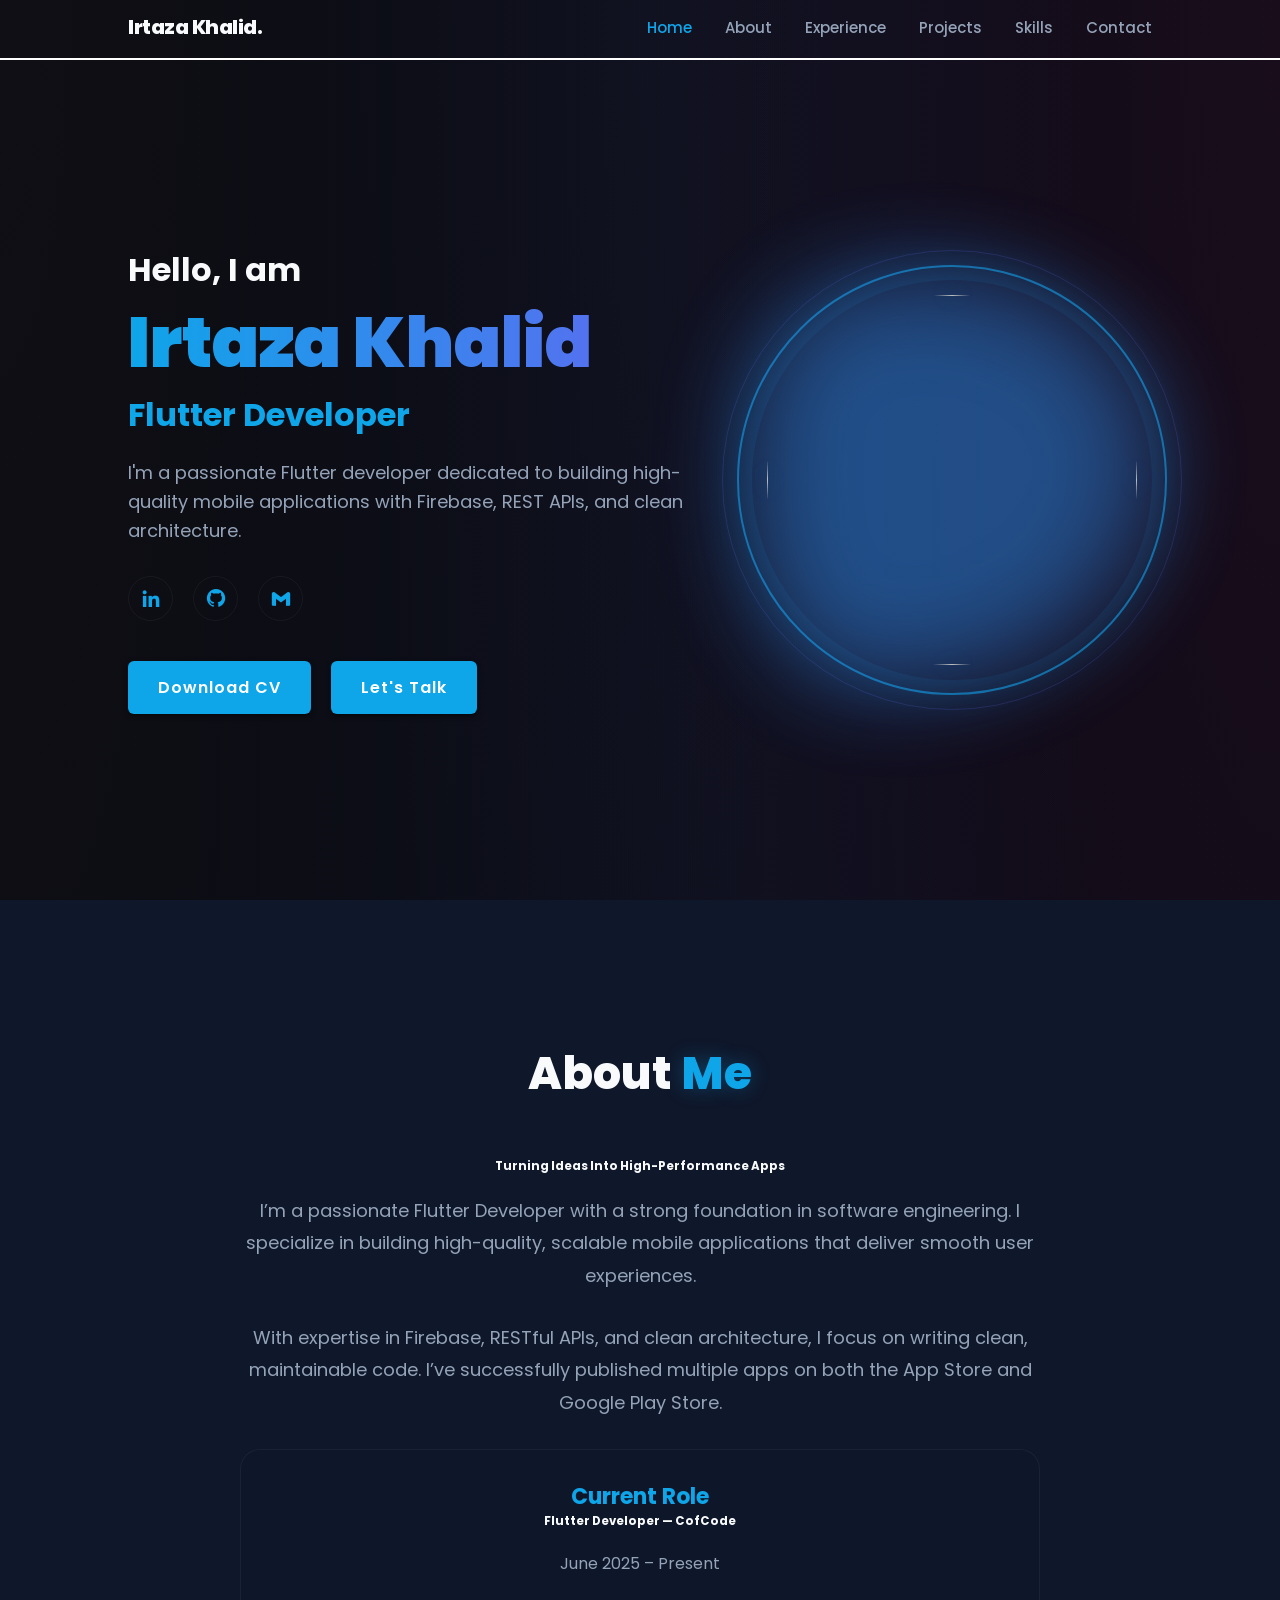
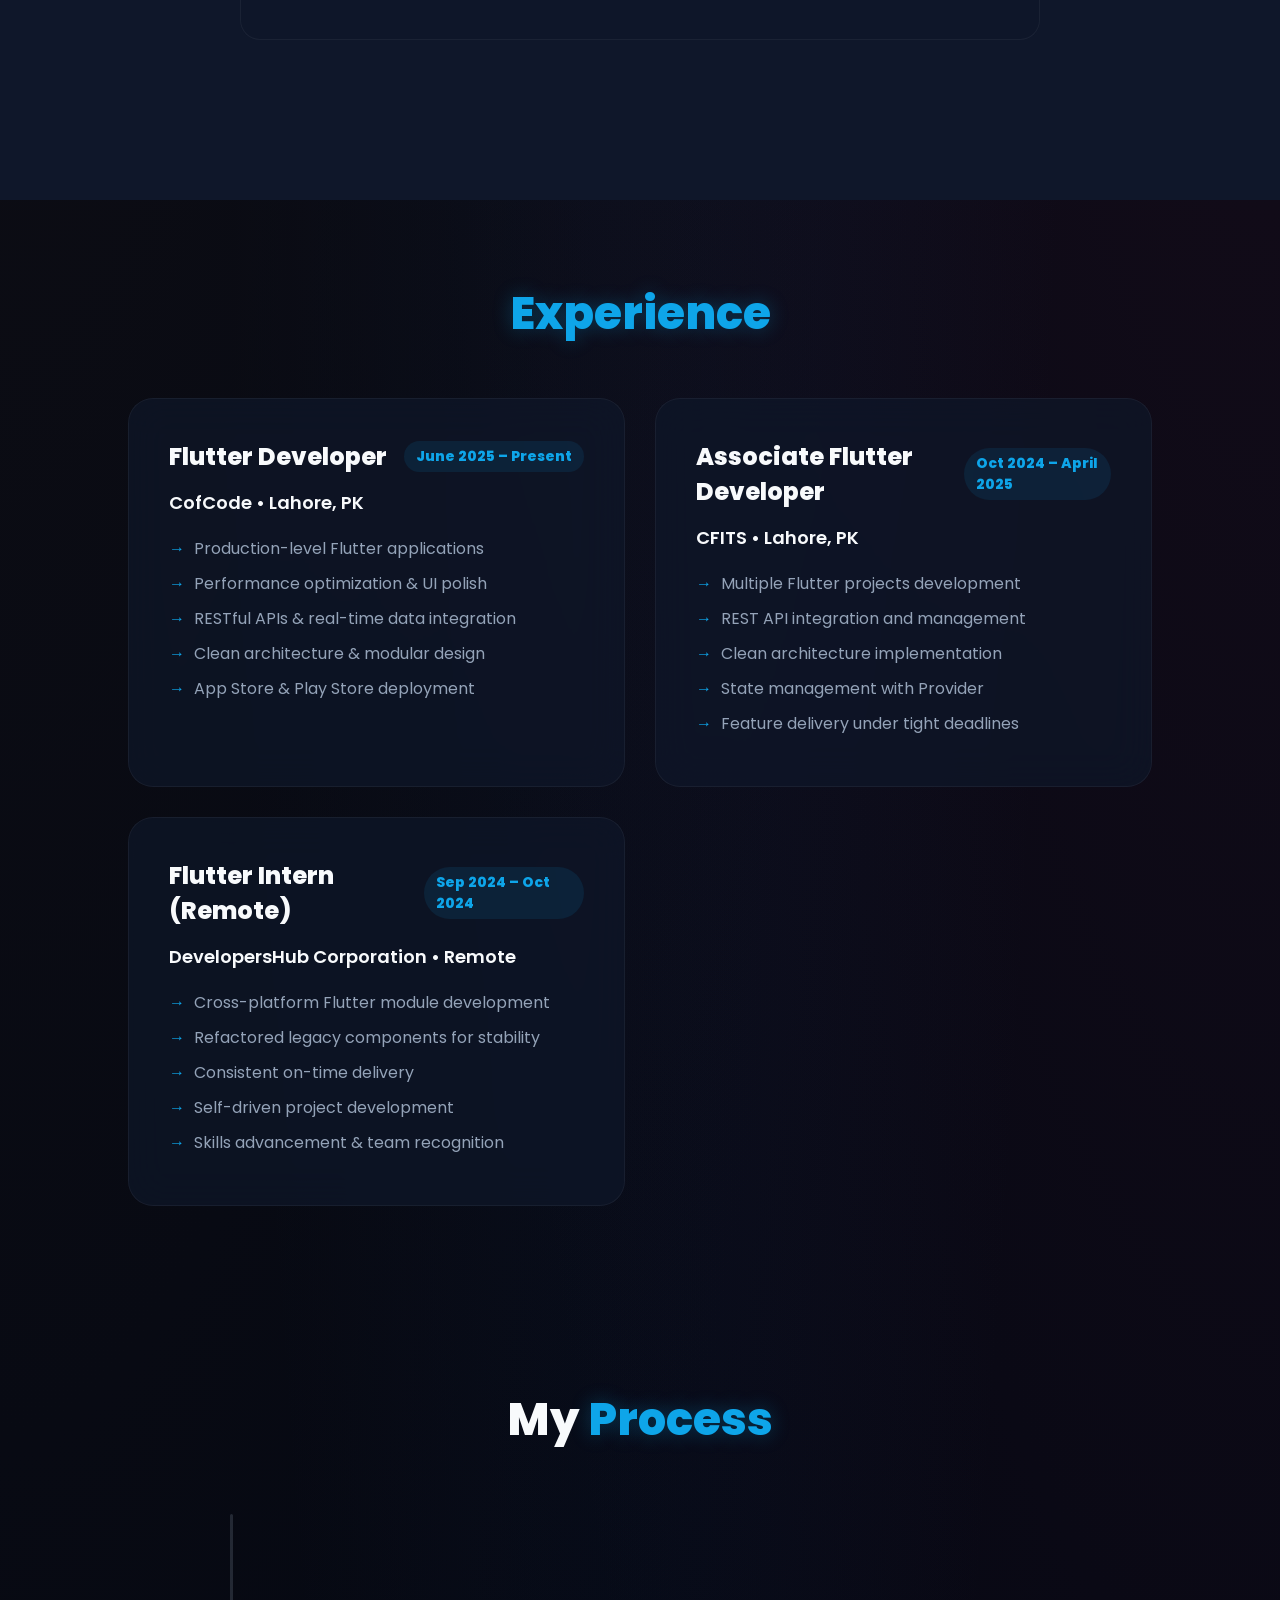
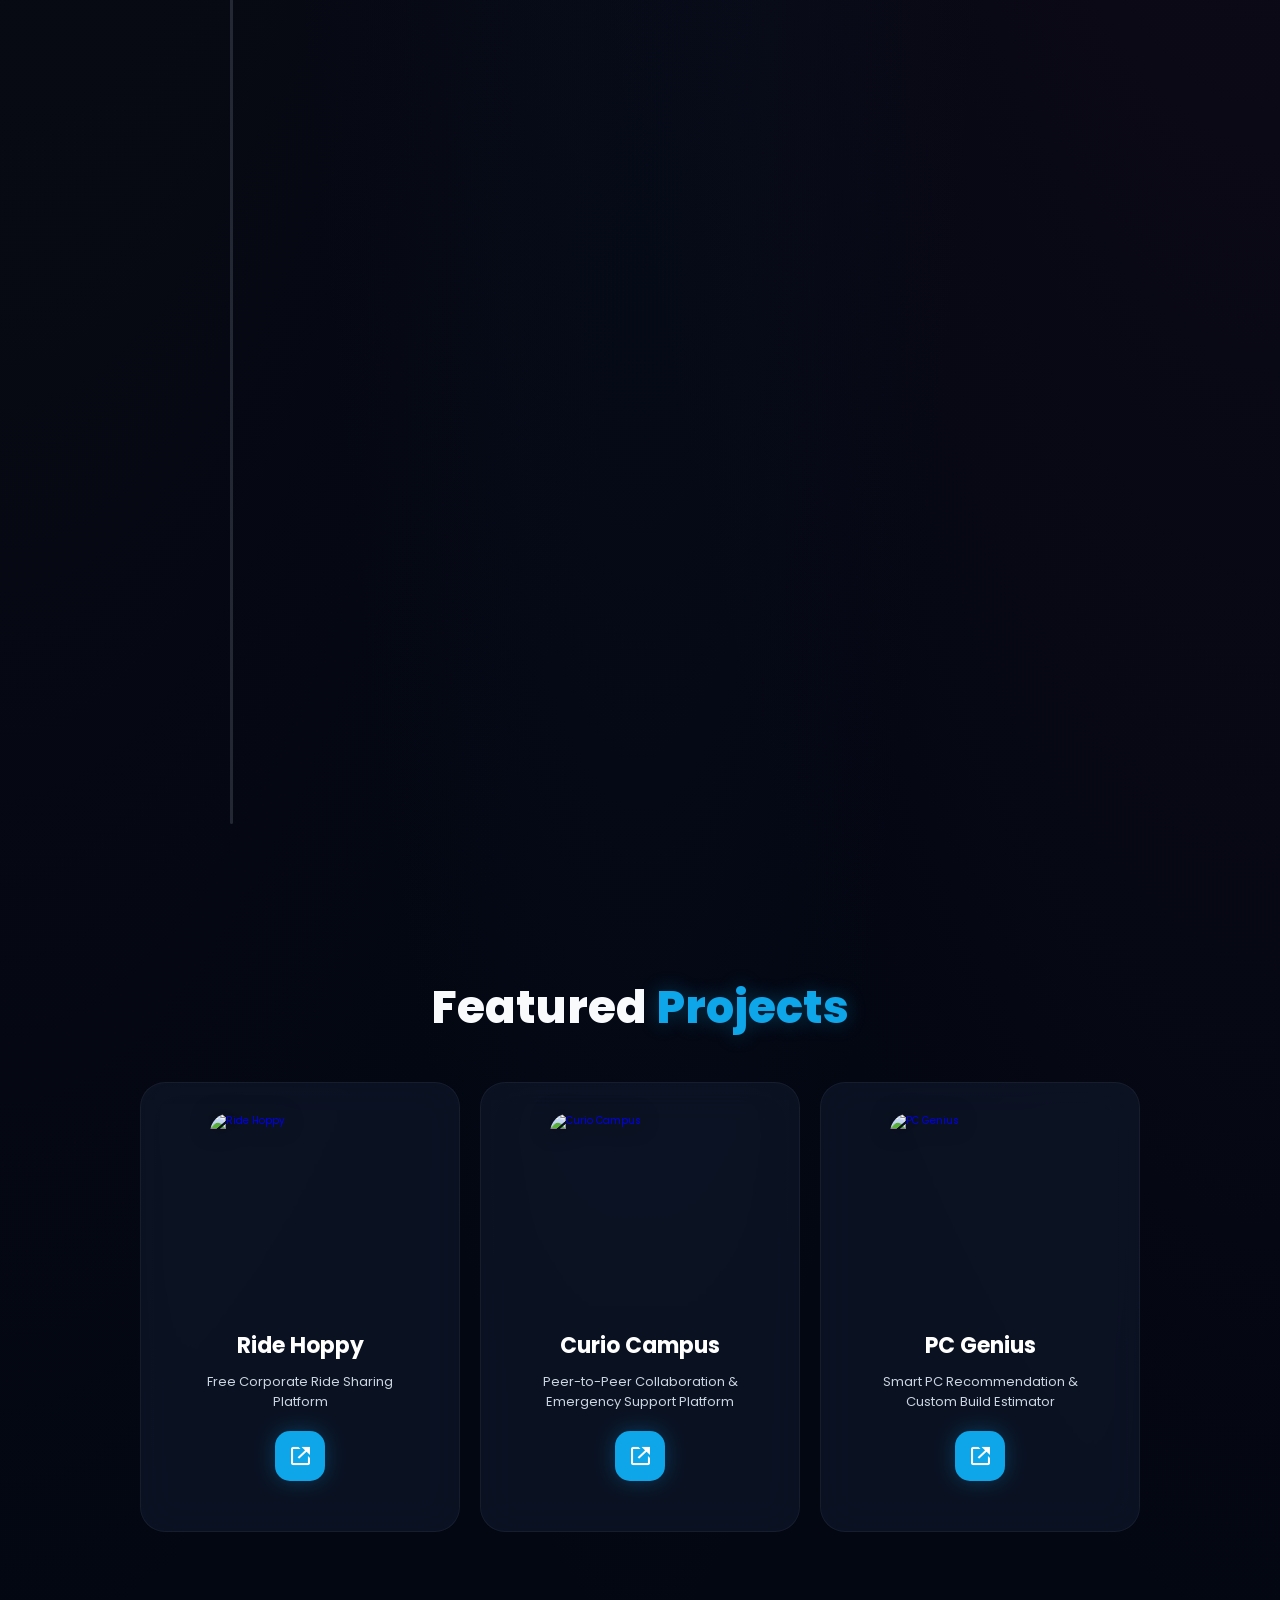
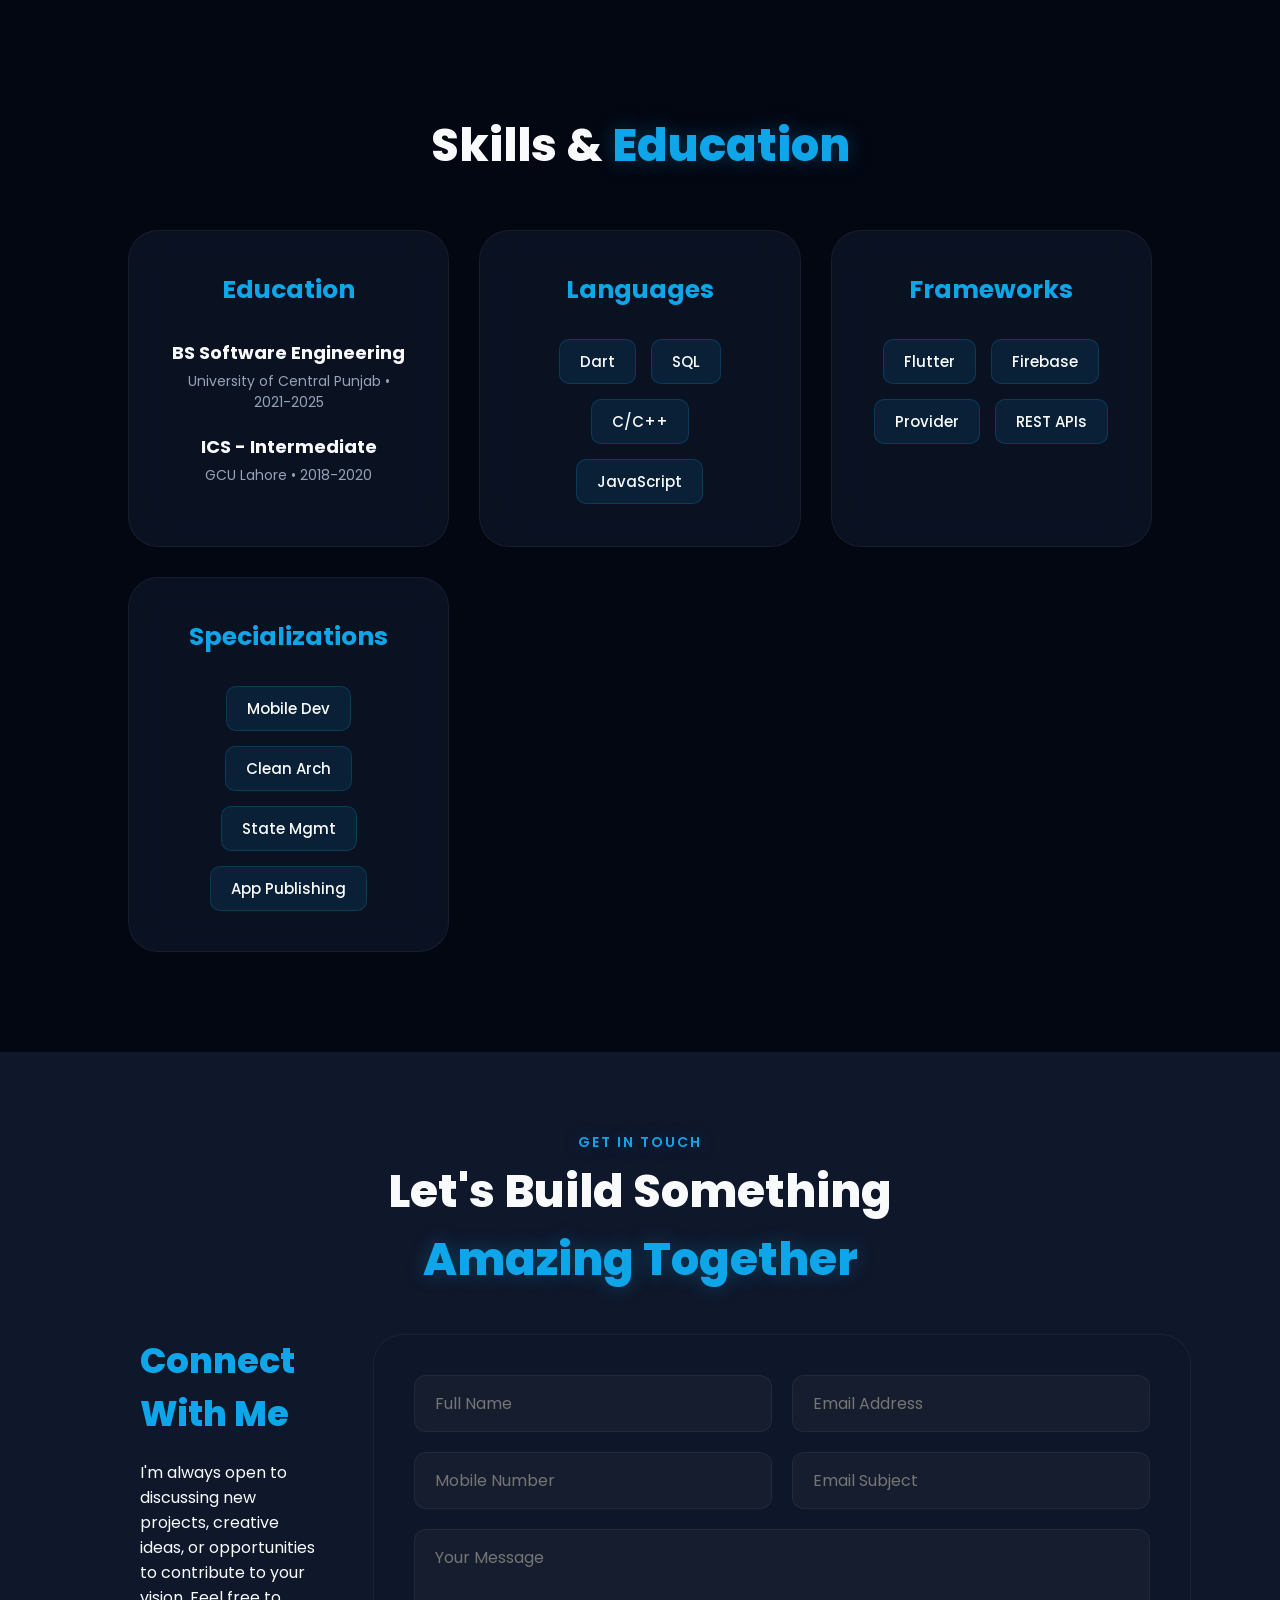
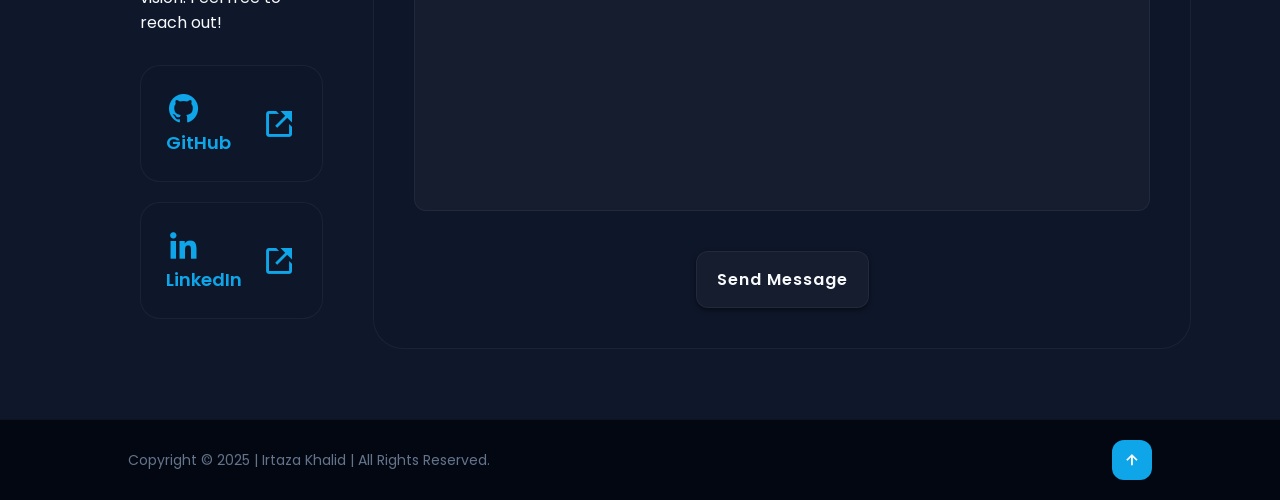
==== commit 30c1c572: "fixed dates" ====
--- a/index.html
+++ b/index.html
@@ -109,7 +109,7 @@
                 </ul>
             </div>
             <div class="services-box">
-                <h3>Flutter Intern <span class="time-status">Mar 2025 – April 2025</span></h3>
+                <h3>Associate Flutter Developer <span class="time-status">Oct 2024 – April 2025</span></h3>
                 <p class="company">CFITS • Lahore, PK</p>
                 <ul class="experience-list">
                     <li>Multiple Flutter projects development</li>
@@ -120,13 +120,13 @@
                 </ul>
             </div>
             <div class="services-box">
-                <h3>Flutter Intern <span class="time-status">Jan 2025 – Feb 2025</span></h3>
-                <p class="company">DevelopersHub • Lahore, PK</p>
+                <h3>Flutter Intern (Remote) <span class="time-status">Sep 2024 – Oct 2024</span></h3>
+                <p class="company">DevelopersHub Corporation • Remote</p>
                 <ul class="experience-list">
+                    <li>Cross-platform Flutter module development</li>
+                    <li>Refactored legacy components for stability</li>
+                    <li>Consistent on-time delivery</li>
                     <li>Self-driven project development</li>
-                    <li>Multiple Flutter projects deployed</li>
-                    <li>Consistent on-time delivery</li>
-                    <li>Budget-conscious project management</li>
                     <li>Skills advancement & team recognition</li>
                 </ul>
             </div>
--- a/css/style.css
+++ b/css/style.css
@@ -264,37 +264,36 @@
 
 .home-img .img-box {
     position: relative;
-    width: 45rem;
-    height: 45rem;
+    width: 40rem;
+    height: 40rem;
     display: flex;
     justify-content: center;
     align-items: center;
     border-radius: 50%;
-    padding: 1rem;
+    padding: 1.5rem;
     background: transparent !important;
-    box-shadow: 0 0 5rem var(--accent-glow);
+    box-shadow: 0 0 6rem rgba(14, 165, 233, 0.2);
     overflow: visible;
 }
 
 .home-img .img-box::before {
     content: '';
     position: absolute;
-    inset: -1rem;
+    inset: -1.5rem;
     border: 2px solid var(--main-color);
     border-radius: 50%;
-    animation: rotate 10s linear infinite;
-    border-style: dashed;
-    opacity: 0.5;
+    animation: rotate 12s linear infinite;
+    opacity: 0.6;
 }
 
 .home-img .img-box::after {
     content: '';
     position: absolute;
-    inset: -2rem;
-    border: 1px solid var(--secondary-color);
+    inset: -3rem;
+    border: 1px solid rgba(99, 102, 241, 0.5);
     border-radius: 50%;
-    animation: rotate 15s linear reverse infinite;
-    opacity: 0.3;
+    animation: rotate 20s linear reverse infinite;
+    opacity: 0.4;
 }
 
 @keyframes rotate {
@@ -700,81 +699,109 @@
     flex-direction: column;
 }
 
-/* Detail Timeline */
+/* Detail Timeline (Sleek like Home Timeline) */
 .detail-timeline {
     display: flex;
     flex-direction: column;
-    gap: 3rem;
-    margin-top: 2rem;
+    gap: 4rem;
+    margin-top: 3rem;
     position: relative;
-    padding-left: 4rem;
-}
-
-.detail-timeline::before {
-    content: '';
+}
+
+.detail-timeline .progress-line {
     position: absolute;
-    left: 1rem;
+    left: 3.5rem;
     top: 0;
     bottom: 0;
     width: 3px;
+    background: rgba(148, 163, 184, 0.2);
+    border-radius: 3px;
+}
+
+.detail-timeline .progress-fill {
+    position: absolute;
+    left: 0;
+    top: 0;
+    width: 100%;
+    height: 0%;
     background: linear-gradient(180deg, var(--main-color), var(--secondary-color));
-    opacity: 0.3;
+    border-radius: 3px;
+    transition: height 1s ease;
 }
 
 .detail-timeline-item {
     display: flex;
-    gap: 2rem;
+    gap: 3rem;
     align-items: flex-start;
     position: relative;
+    z-index: 1;
     opacity: 0;
-    transform: translateX(-2rem);
+    transform: translateY(3rem);
     transition: all 0.6s ease;
 }
 
 .detail-timeline-item.visible {
     opacity: 1;
-    transform: translateX(0);
+    transform: translateY(0);
 }
 
 .detail-timeline-dot {
-    width: 2.5rem;
-    height: 2.5rem;
+    width: 7rem;
+    height: 7rem;
+    min-width: 7rem;
     background: var(--bg-color);
-    border: 3px solid var(--main-color);
+    border: 2px solid var(--main-color);
     border-radius: 50%;
-    position: absolute;
-    left: -1.2rem;
-    top: 0;
-    z-index: 1;
-    box-shadow: 0 0 2rem var(--accent-glow);
+    display: flex;
+    align-items: center;
+    justify-content: center;
+    position: relative;
+    transition: all 0.4s ease;
+}
+
+.detail-timeline-item:hover .detail-timeline-dot {
+    background: linear-gradient(135deg, var(--main-color), var(--secondary-color));
+    border-color: transparent;
+    transform: scale(1.1);
+    box-shadow: 0 0 5rem var(--accent-glow);
+}
+
+.detail-timeline-dot::after {
+    content: '';
+    width: 3rem;
+    height: 3rem;
+    background: var(--main-color);
+    border-radius: 50%;
+    transition: all 0.4s ease;
+}
+
+.detail-timeline-item:hover .detail-timeline-dot::after {
+    background: var(--white-color);
 }
 
 .detail-timeline-content {
     flex: 1;
-    background: var(--glass-bg);
-    border: 1px solid var(--glass-border);
-    padding: 2.5rem;
-    border-radius: 1.5rem;
-    transition: all 0.4s ease;
-}
-
-.detail-timeline-item:hover .detail-timeline-content {
-    border-color: var(--main-color);
-    transform: translateY(-0.3rem);
+    background: transparent;
+    padding-top: 1.5rem;
 }
 
 .detail-timeline-date {
-    font-size: 1.3rem;
-    color: var(--main-color);
-    font-weight: 700;
+    font-size: 1.4rem;
+    background: linear-gradient(90deg, var(--main-color), var(--secondary-color));
+    -webkit-background-clip: text;
+    -webkit-text-fill-color: transparent;
+    background-clip: text;
+    font-weight: 800;
     text-transform: uppercase;
-    letter-spacing: 0.1rem;
+    letter-spacing: 0.15rem;
+    margin-bottom: 0.5rem;
+    display: inline-block;
 }
 
 .detail-timeline-content h4 {
-    font-size: 2rem;
+    font-size: 2.2rem;
     color: var(--text-color);
-    margin: 0.5rem 0 1rem 0;
+    margin-bottom: 1rem;
 }
 
 .detail-timeline-content p {
@@ -785,9 +812,146 @@
 
 /* Responsive for mobile */
 @media (max-width: 768px) {
+    /* ============== General ============== */
+    html, body {
+        overflow-x: hidden;
+    }
+    
+    ::-webkit-scrollbar {
+        display: none;
+    }
+    
+    * {
+        overflow-x: hidden;
+    }
+    
+    section {
+        min-height: auto;
+        padding: 8rem 5%;
+    }
+    
+    .heading {
+        font-size: 3.6rem;
+    }
+    
+    /* ============== Header & Navigation ============== */
+    .header {
+        padding: 1.2rem 5%;
+    }
+    
+    .header.sticky {
+        padding: 1rem 5%;
+    }
+    
+    .logo {
+        font-size: 1.8rem;
+    }
+    
+    #menu-icon {
+        display: block;
+        font-size: 2.8rem;
+        color: var(--text-color);
+    }
+    
+    .navbar {
+        position: absolute;
+        top: 100%;
+        left: 0;
+        width: 100%;
+        padding: 1rem 5%;
+        background: rgba(3, 7, 18, 0.98);
+        backdrop-filter: blur(20px);
+        border-top: 0.1rem solid rgba(0, 0, 0, 0.2);
+        box-shadow: 0 0.5rem 1rem rgba(0, 0, 0, 0.2);
+        display: none;
+    }
+    
+    .navbar.active {
+        display: block;
+    }
+    
+    .navbar a {
+        display: block;
+        font-size: 1.8rem;
+        margin: 2.5rem 0;
+    }
+    
+    /* ============== Home Section ============== */
+    .home {
+        padding: 14rem 5% 8rem;
+        flex-direction: column;
+        gap: 3rem;
+        text-align: center;
+    }
+    
+    .home-content {
+        order: 1;
+    }
+    
+    .home-content h3 {
+        font-size: 2.2rem;
+    }
+    
+    .home-content h1 {
+        font-size: 3.4rem;
+        line-height: 1.2;
+    }
+    
+    .home-content p {
+        font-size: 1.4rem;
+        margin: 2rem 0 2.5rem;
+        line-height: 1.7;
+    }
+    
+    .btn-box {
+        justify-content: center;
+        gap: 1.5rem;
+    }
+    
+    .btn {
+        width: 14rem;
+        padding: 1.2rem 2rem;
+        font-size: 1.4rem;
+    }
+    
+    .home-img {
+        width: 100%;
+        display: flex;
+        justify-content: center;
+        align-items: center;
+        order: 2;
+    }
+    
+    .home-img .img-box {
+        width: 22rem;
+        height: 22rem;
+        padding: 0.5rem;
+        background: transparent !important;
+        box-shadow: 0 0 4rem rgba(14, 165, 233, 0.15);
+    }
+    
+    .home-img .img-box img {
+        width: 100%;
+        height: 100%;
+        object-fit: cover;
+        border-radius: 50%;
+        background: transparent !important;
+        border: none !important;
+        display: block;
+    }
+    
+    .home-img .img-box::before {
+        inset: -0.8rem;
+    }
+    
+    .home-img .img-box::after {
+        inset: -1.6rem;
+    }
+    
+    /* ============== Home Timeline ============== */
     .lifecycle-container {
         gap: 3rem;
-        padding: 0 2rem;
+        padding: 0 1.5rem;
     }
     
     .lifecycle-item {
@@ -795,15 +959,105 @@
         align-items: center;
         text-align: center;
         gap: 2rem;
+        position: relative;
+        z-index: 2;
     }
     
     .progress-line {
         left: 50%;
         transform: translateX(-50%);
+        z-index: 1;
+    }
+    
+    .step-indicator {
+        width: 6rem;
+        height: 6rem;
+        min-width: 6rem;
+        z-index: 3;
+        position: relative;
+    }
+    
+    .step-indicator span {
+        font-size: 1.8rem;
     }
     
     .step-content {
-        padding: 2.5rem 2rem;
+        padding: 2rem 1.5rem;
+    }
+    
+    /* ============== Project Detail Timeline ============== */
+    .detail-timeline {
+        padding: 0 1rem;
+    }
+    
+    .detail-timeline .progress-line {
+        left: 50%;
+        transform: translateX(-50%);
+        z-index: 1;
+    }
+    
+    .detail-timeline-item {
+        flex-direction: column;
+        align-items: center;
+        text-align: center;
+        gap: 2rem;
+        position: relative;
+        z-index: 2;
+    }
+    
+    .detail-timeline-dot {
+        width: 5.5rem;
+        height: 5.5rem;
+        min-width: 5.5rem;
+        z-index: 3;
+        position: relative;
+    }
+    
+    .detail-timeline-dot::after {
+        width: 2.5rem;
+        height: 2.5rem;
+    }
+    
+    .detail-timeline-content {
+        padding-top: 0;
+    }
+    
+    /* ============== Projects Grid ============== */
+    .portfolio .portfolio-container {
+        grid-template-columns: 1fr;
+        padding: 0 1.5rem;
+    }
+    
+    .portfolio-box {
+        height: auto;
+        min-height: 38rem;
+        padding: 2.5rem;
+    }
+    
+    /* ============== Project Detail Page ============== */
+    .project-detail-section {
+        padding: 10rem 1.5rem 6rem;
+    }
+    
+    .project-detail-title {
+        font-size: 2.8rem !important;
+    }
+    
+    .project-detail-subtitle {
+        font-size: 1.8rem !important;
+    }
+    
+    .project-detail-description {
+        font-size: 1.4rem !important;
+    }
+    
+    .metrics-container.vertical {
+        flex-direction: column;
+    }
+    
+    /* ============== About Section ============== */
+    .about {
+        padding: 8rem 5%;
     }
 }
 
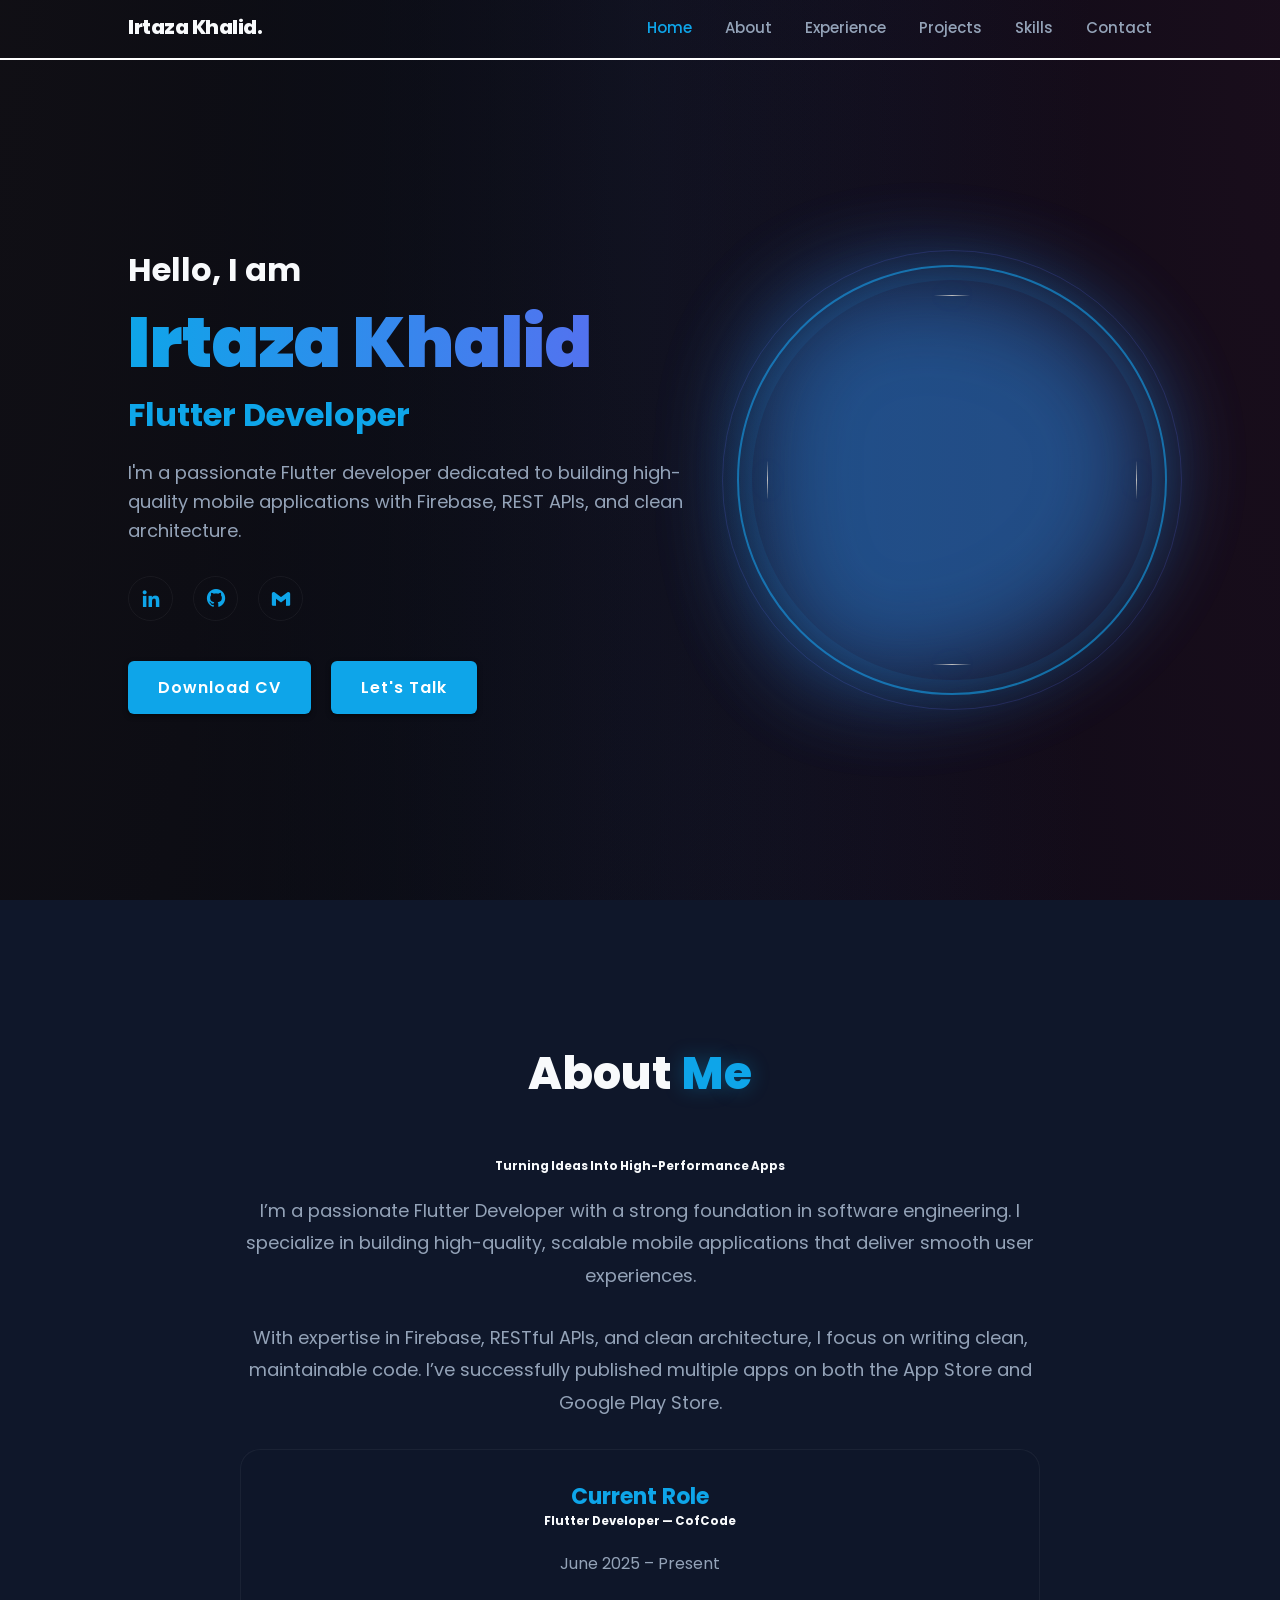
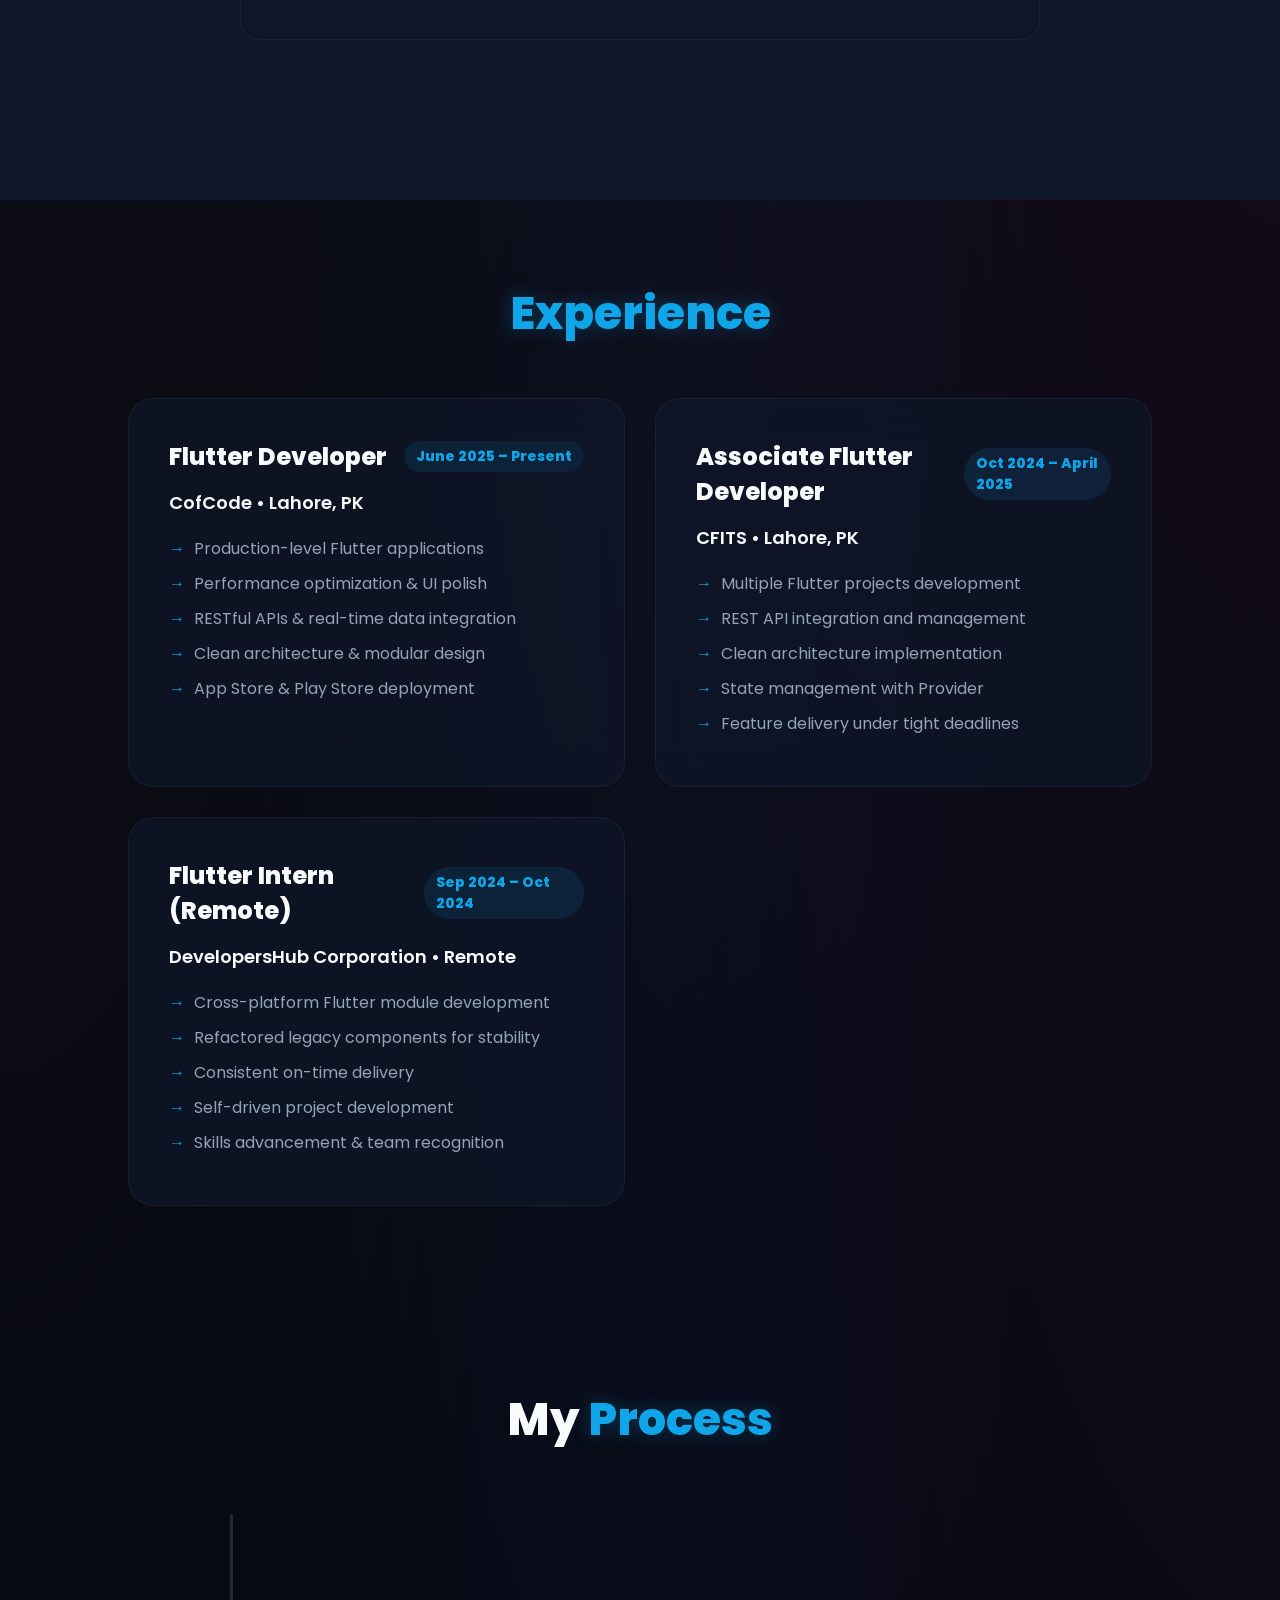
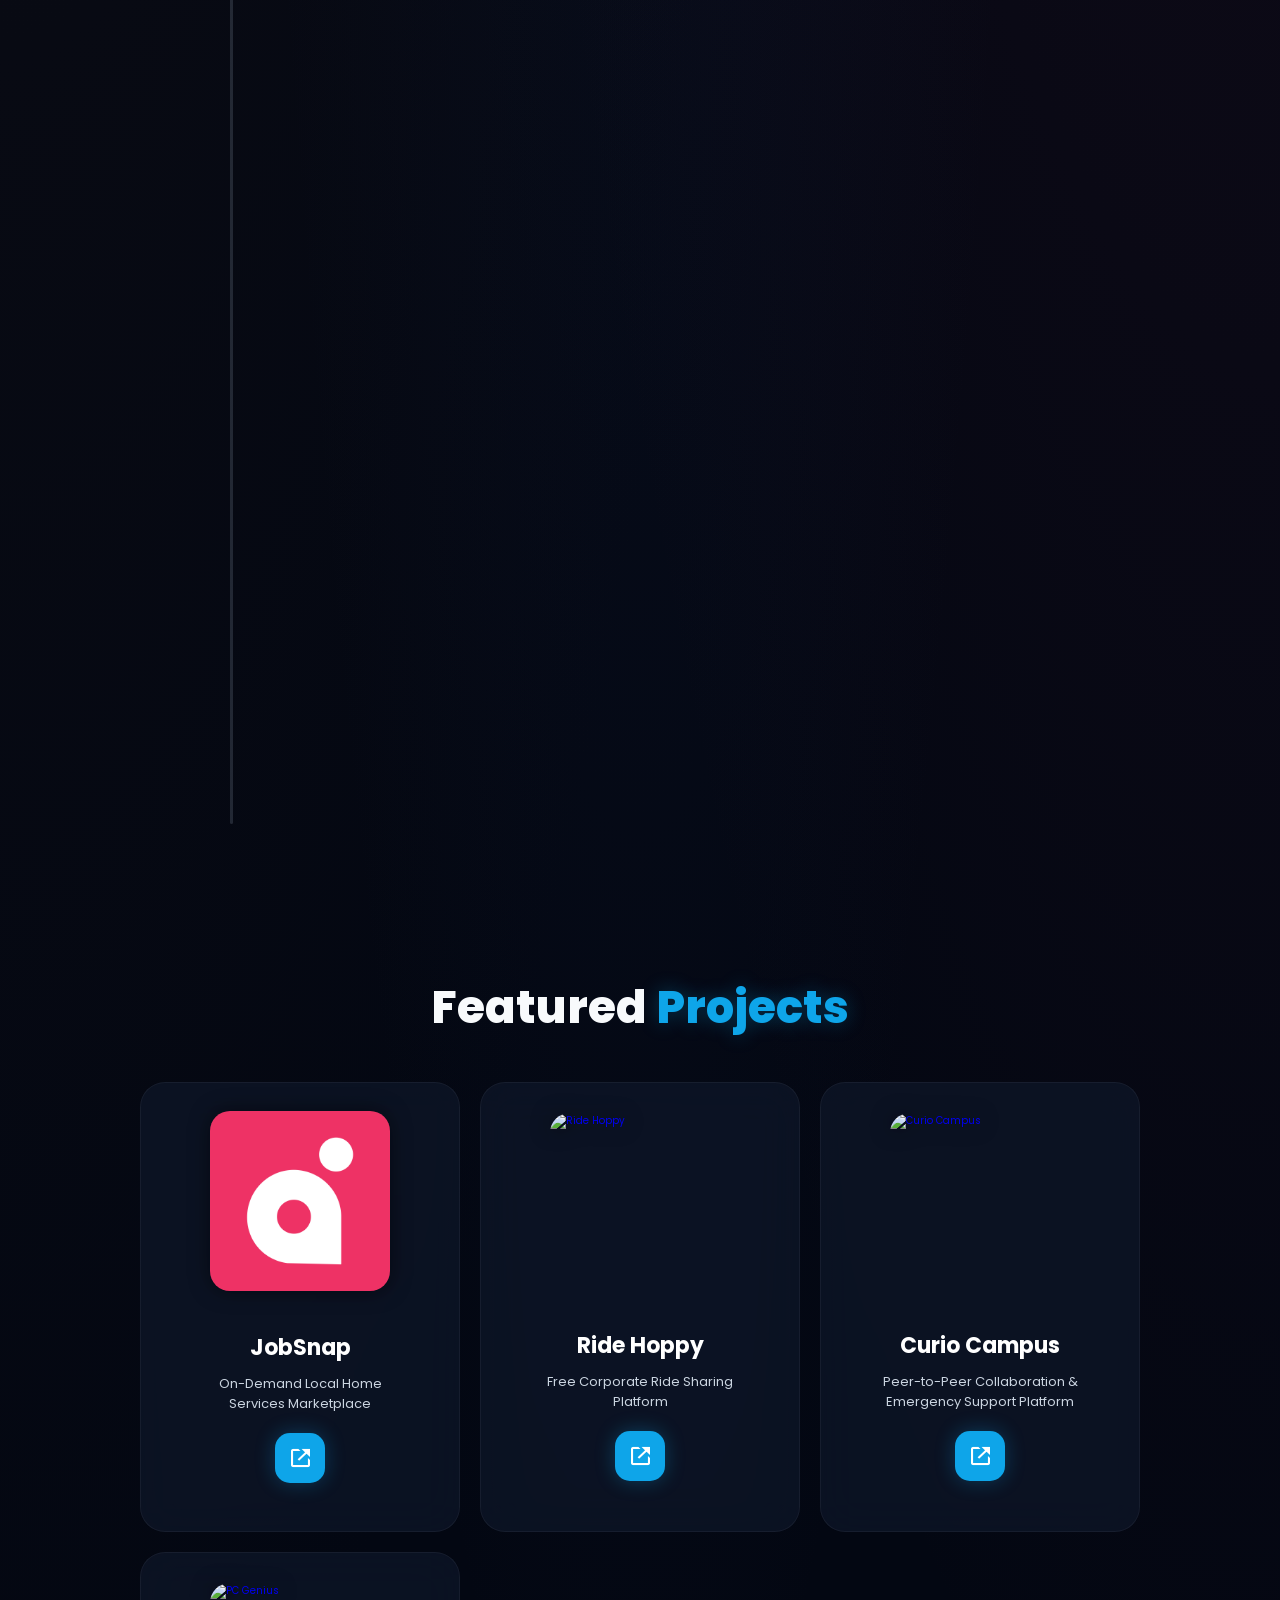
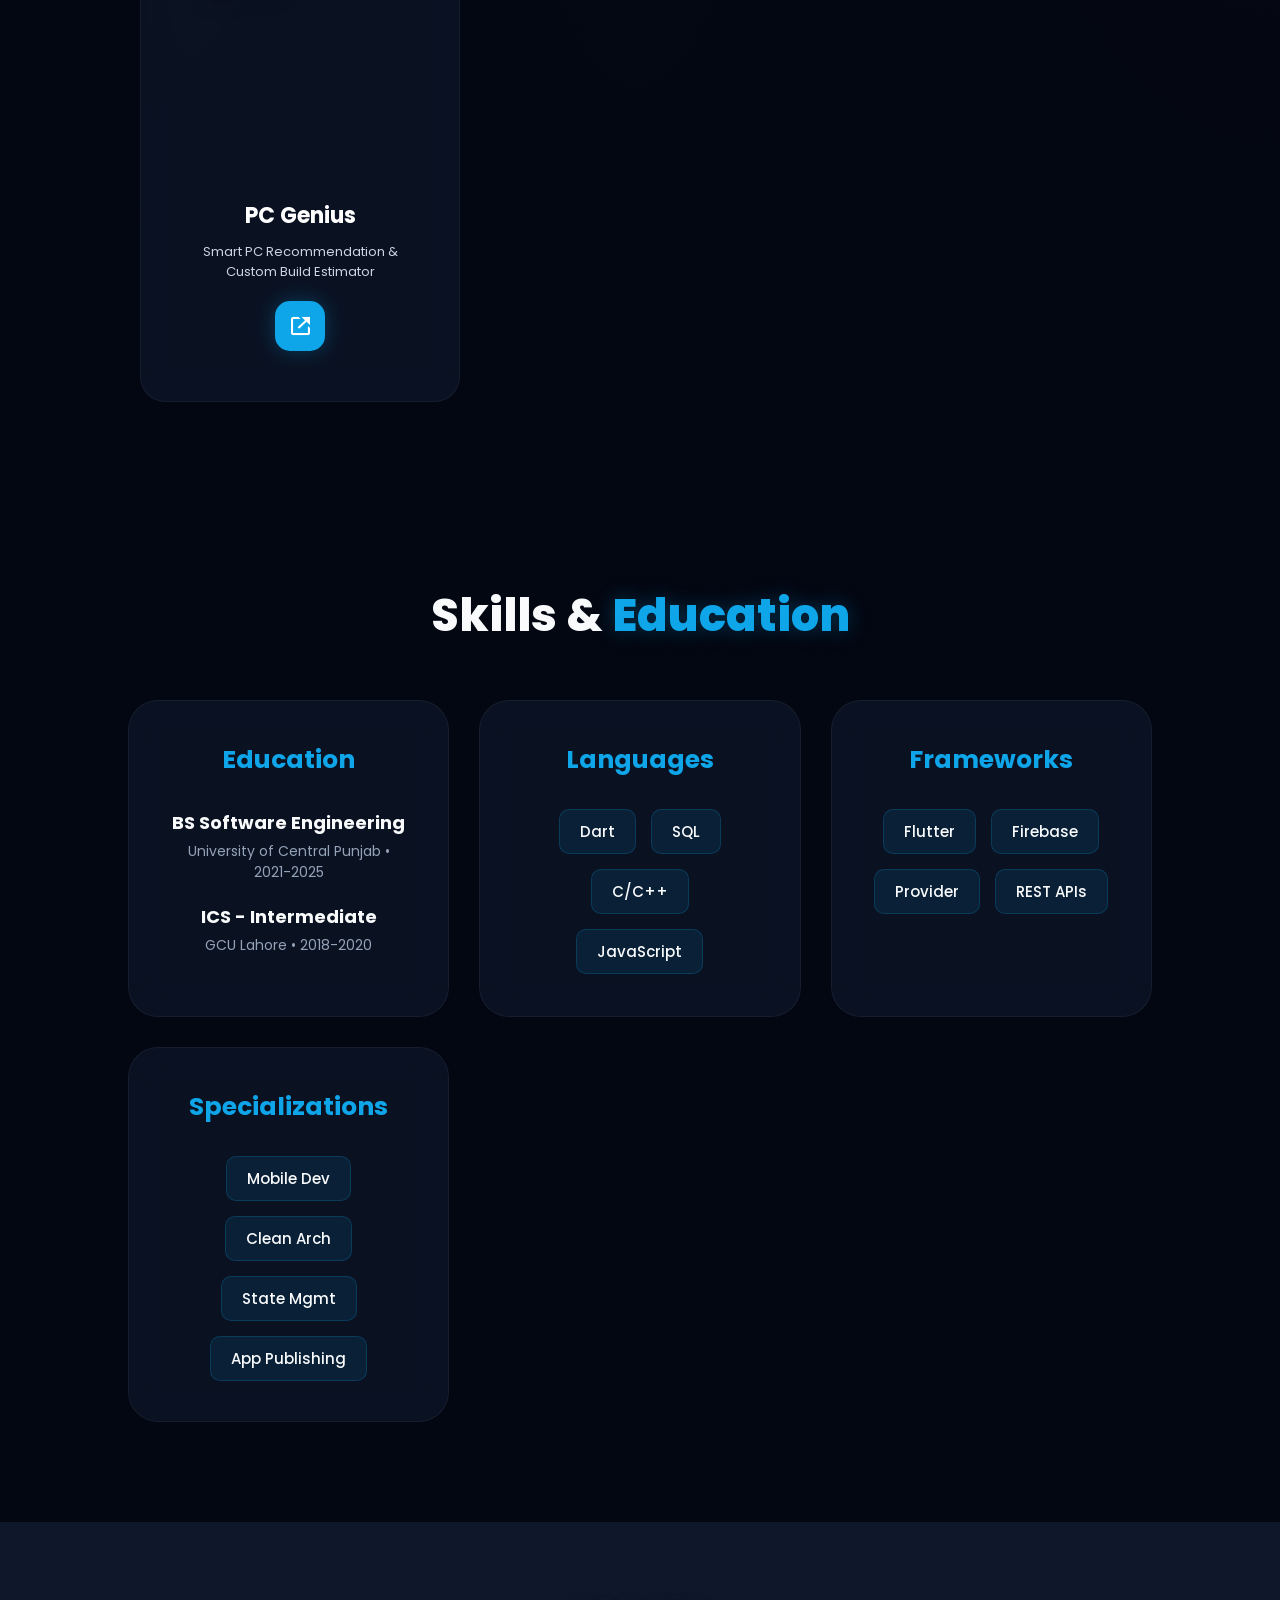
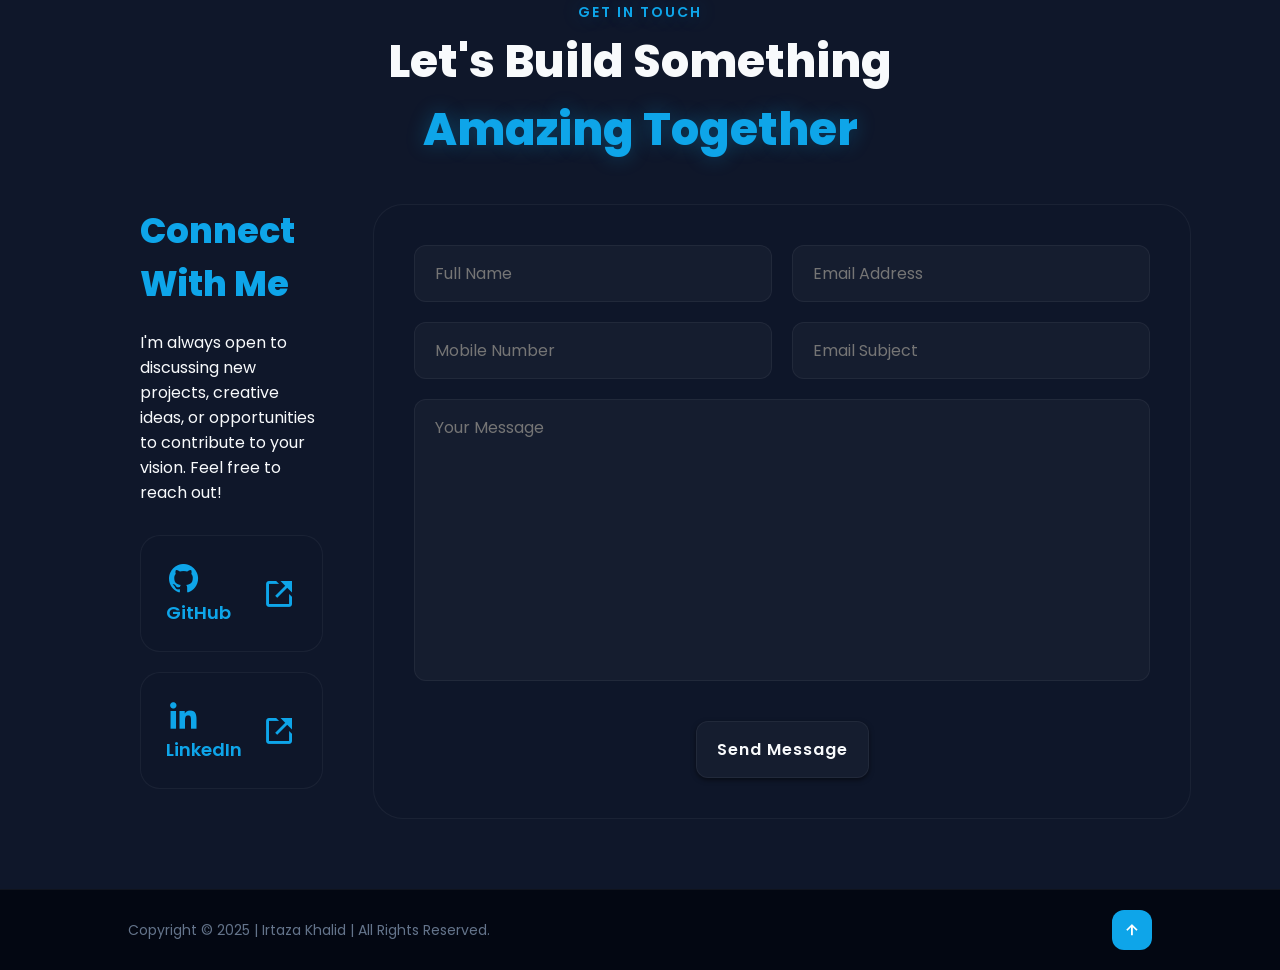
==== commit ca6be7f0: "JS project added" ====
--- a/index.html
+++ b/index.html
@@ -193,6 +193,17 @@
         <h2 class="heading">Featured <span>Projects</span></h2>
 
         <div class="portfolio-container">
+            <a href="jobsnap.html" class="portfolio-box">
+                <img src="images/js_images/logo.png" alt="JobSnap">
+
+                <div class="portfolio-layer">
+                    <h4>JobSnap</h4>
+                    <p>On-Demand Local Home Services Marketplace</p>
+                    <div class="case-study-btn">
+                        <i class='bx bx-link-external'></i>
+                    </div>
+                </div>
+            </a>
             <a href="ride-hoppy.html" class="portfolio-box">
                 <img src="images/ride_hoppy_main.png" alt="Ride Hoppy">
 
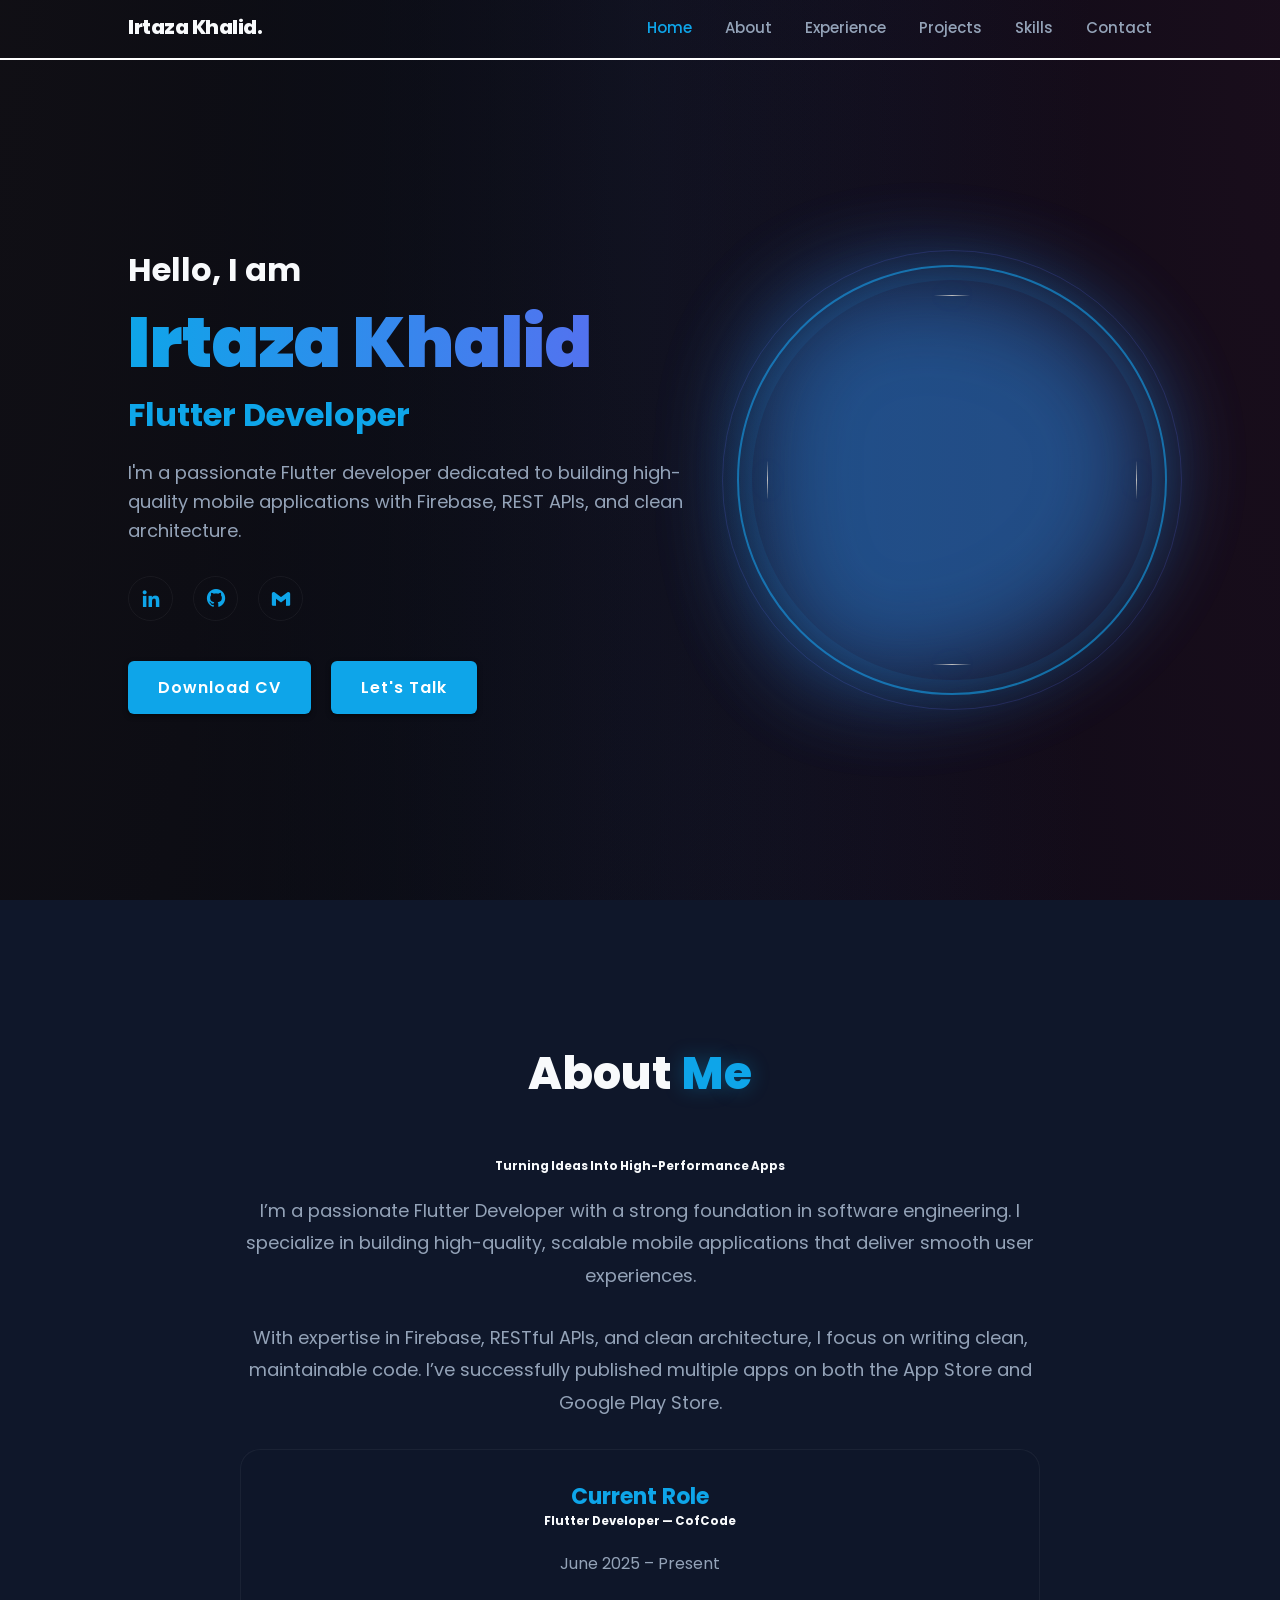
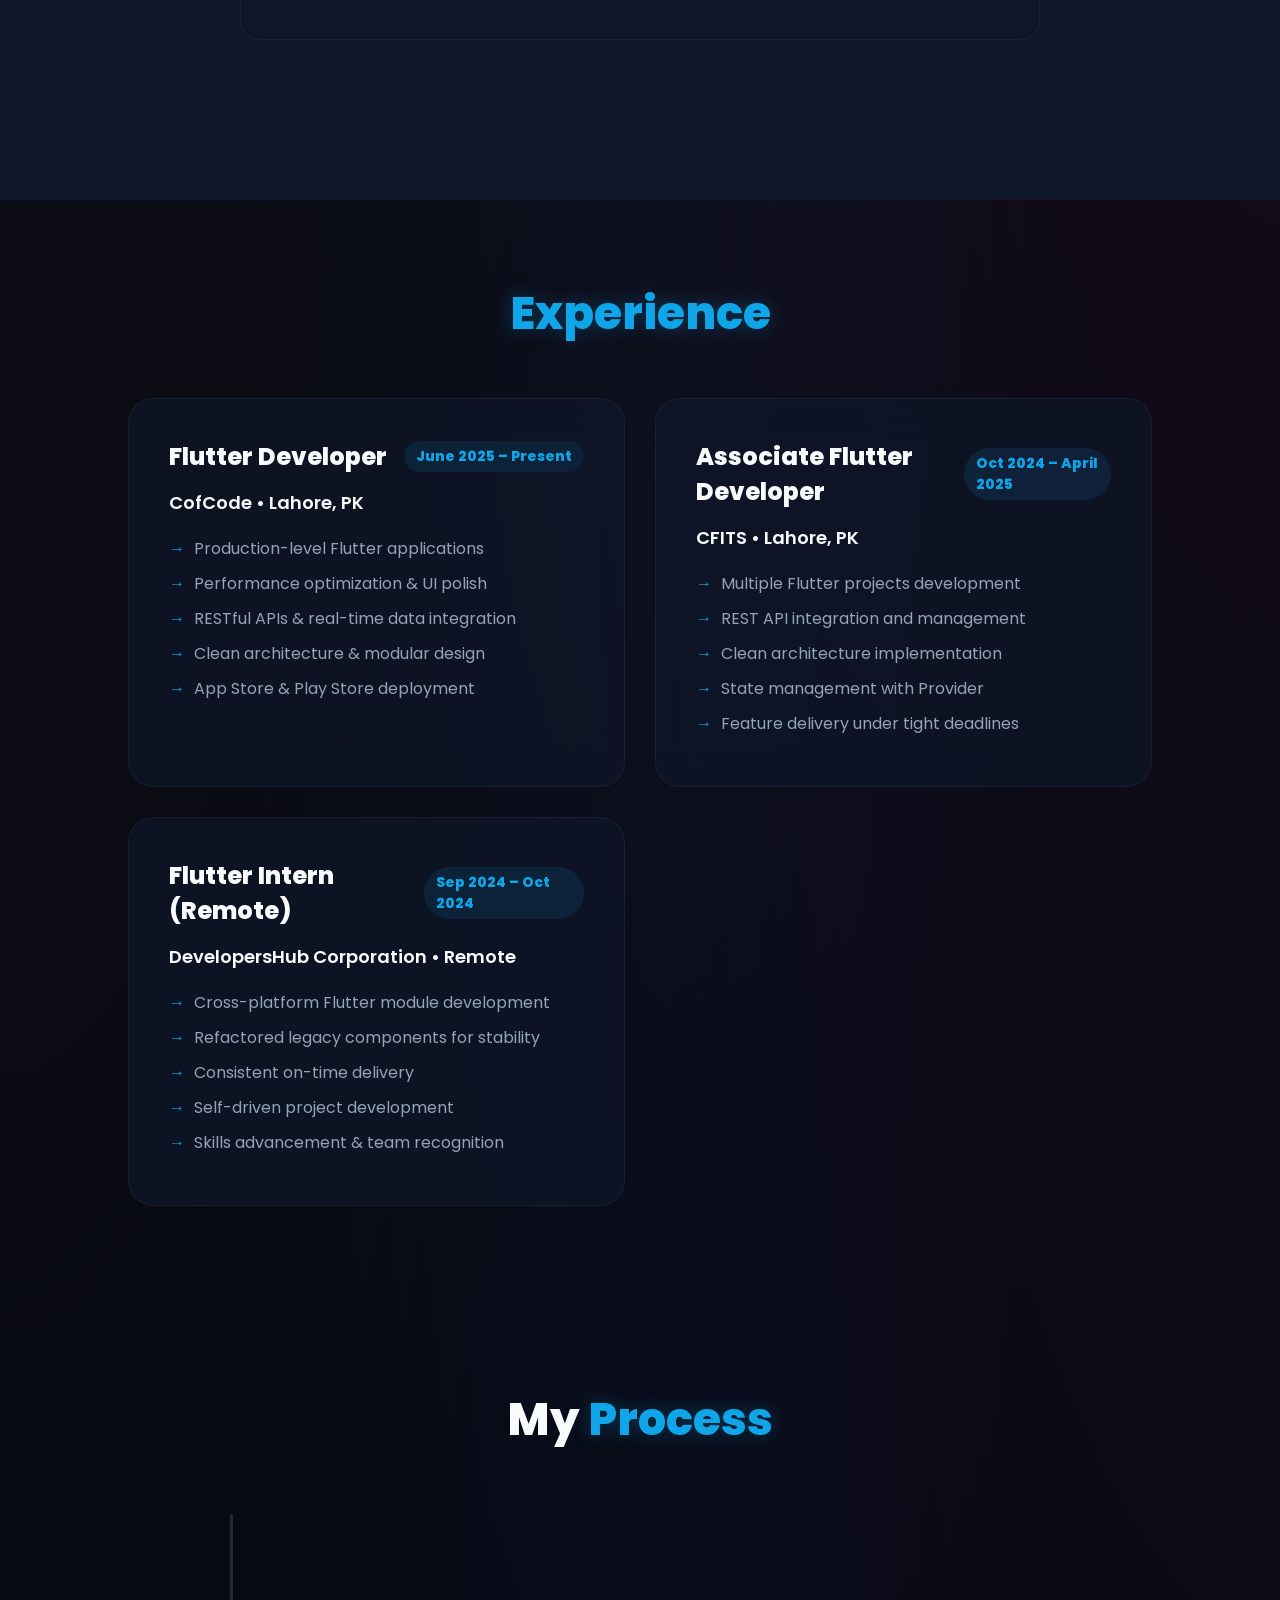
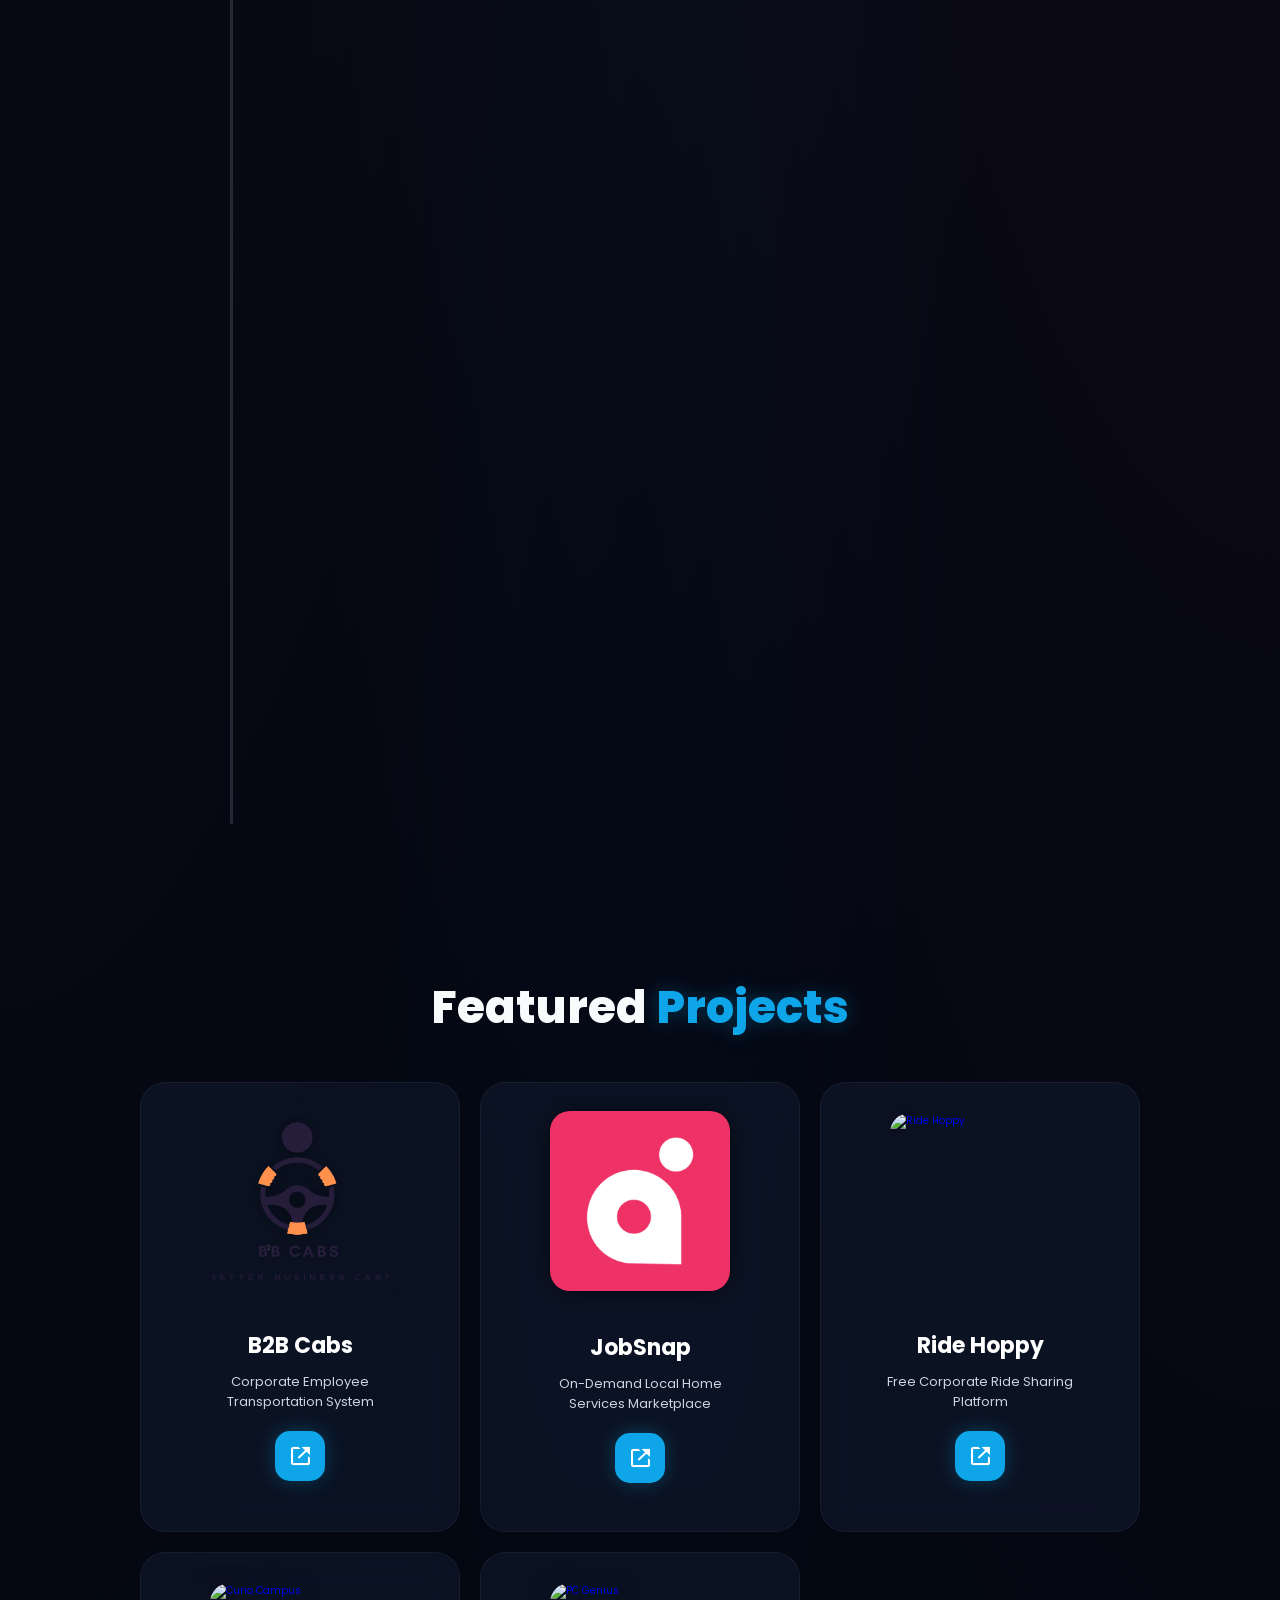
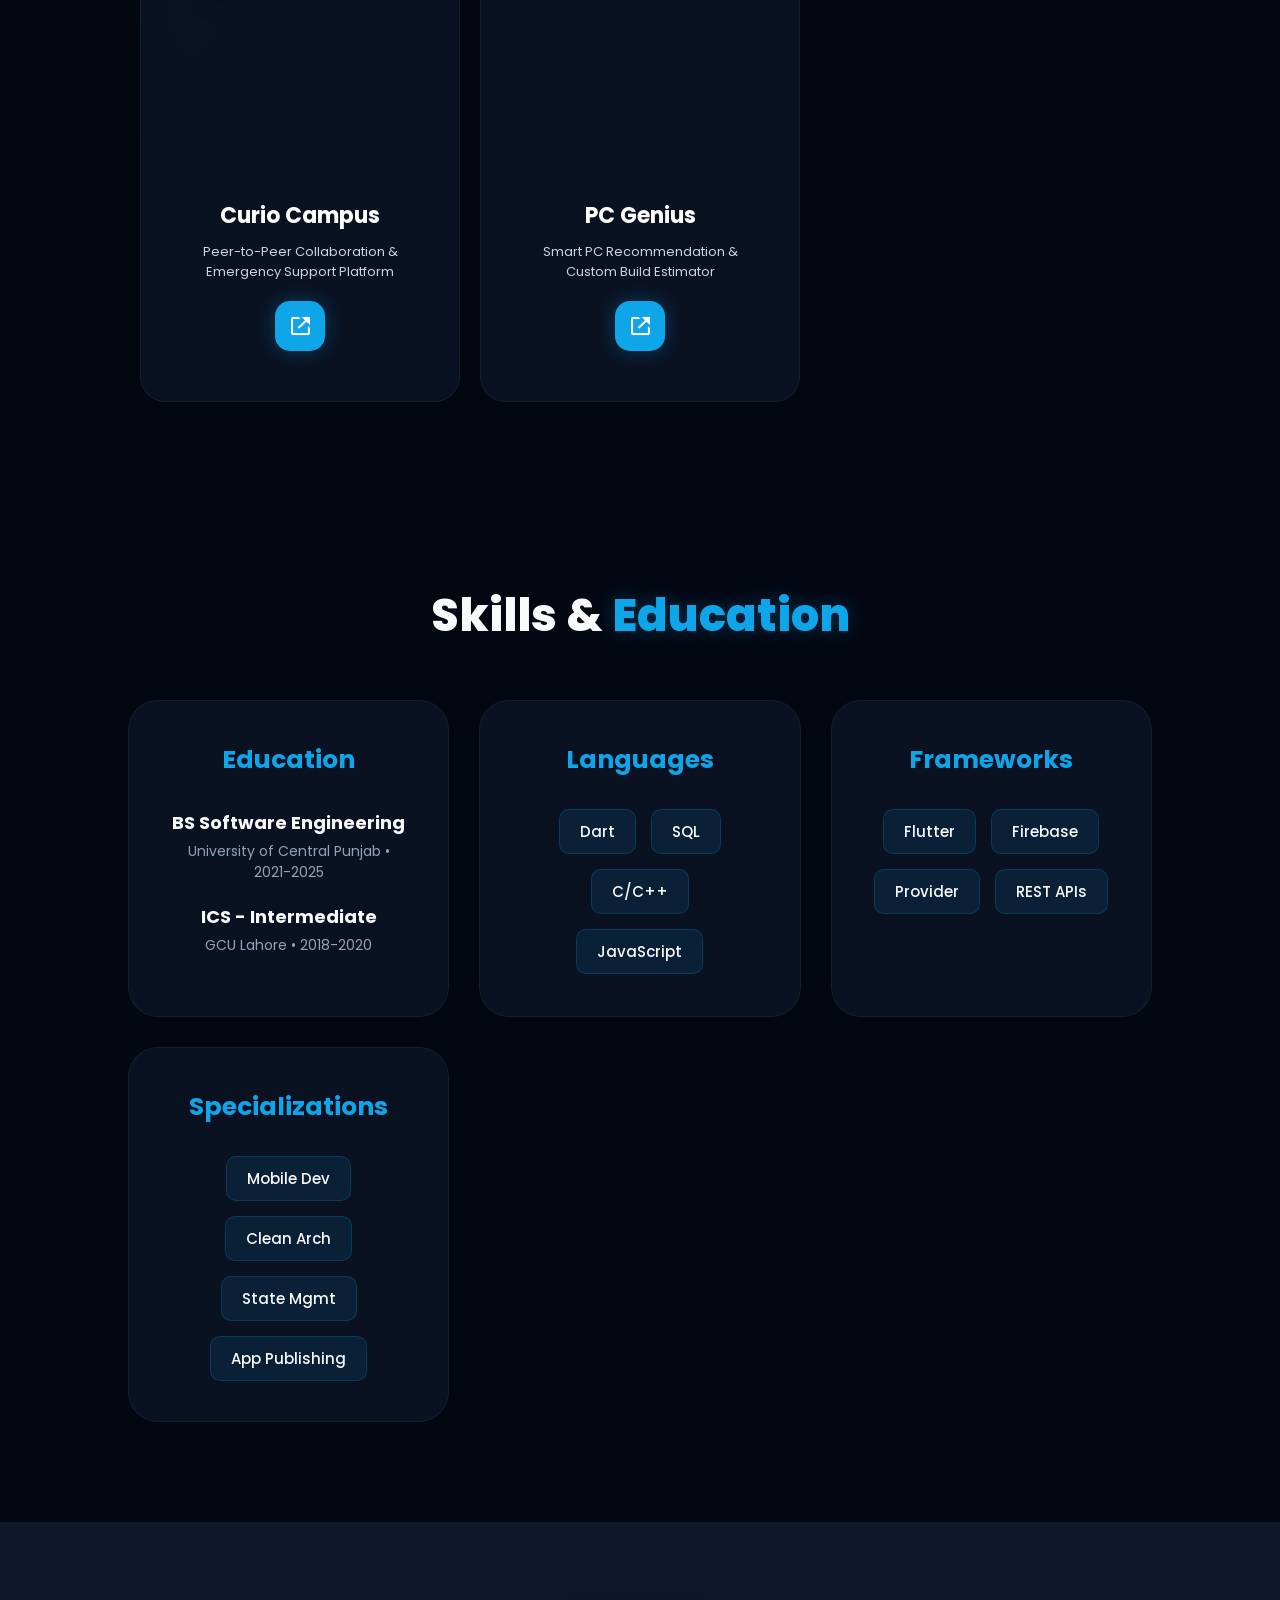
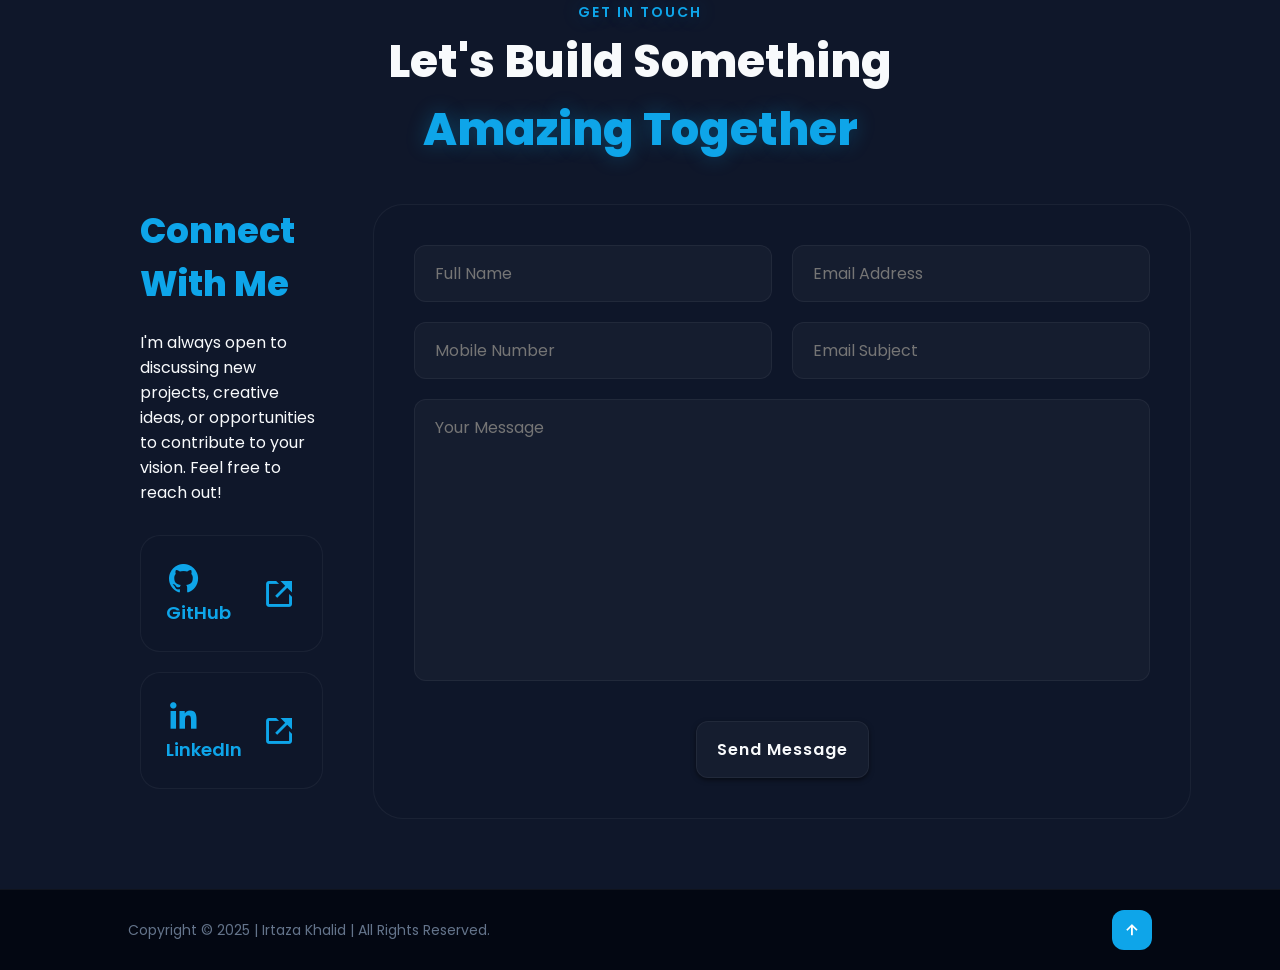
==== commit 2492e9ba: "b2b fixes" ====
--- a/index.html
+++ b/index.html
@@ -193,6 +193,17 @@
         <h2 class="heading">Featured <span>Projects</span></h2>
 
         <div class="portfolio-container">
+            <a href="b2b-cabs.html" class="portfolio-box">
+                <img src="images/B2B/logo.png" alt="B2B Cabs">
+
+                <div class="portfolio-layer">
+                    <h4>B2B Cabs</h4>
+                    <p>Corporate Employee Transportation System</p>
+                    <div class="case-study-btn">
+                        <i class='bx bx-link-external'></i>
+                    </div>
+                </div>
+            </a>
             <a href="jobsnap.html" class="portfolio-box">
                 <img src="images/js_images/logo.png" alt="JobSnap">
 
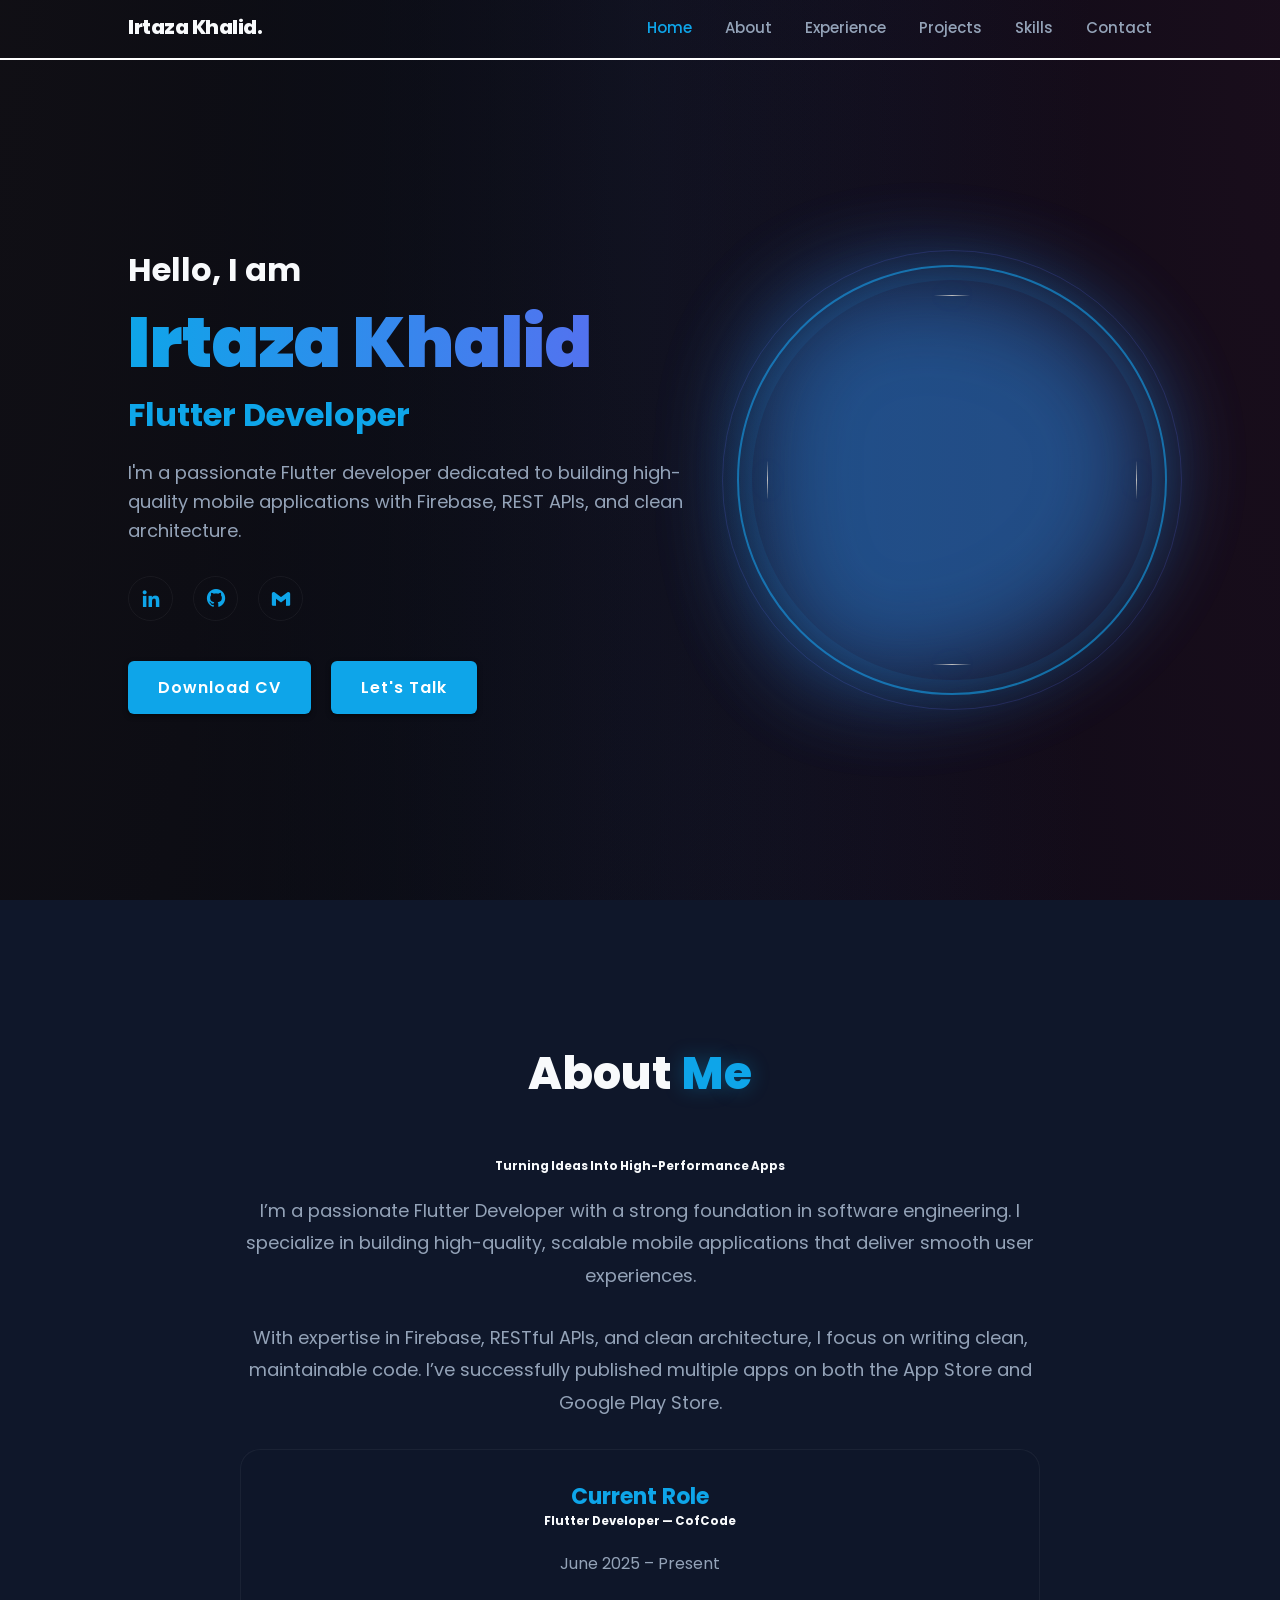
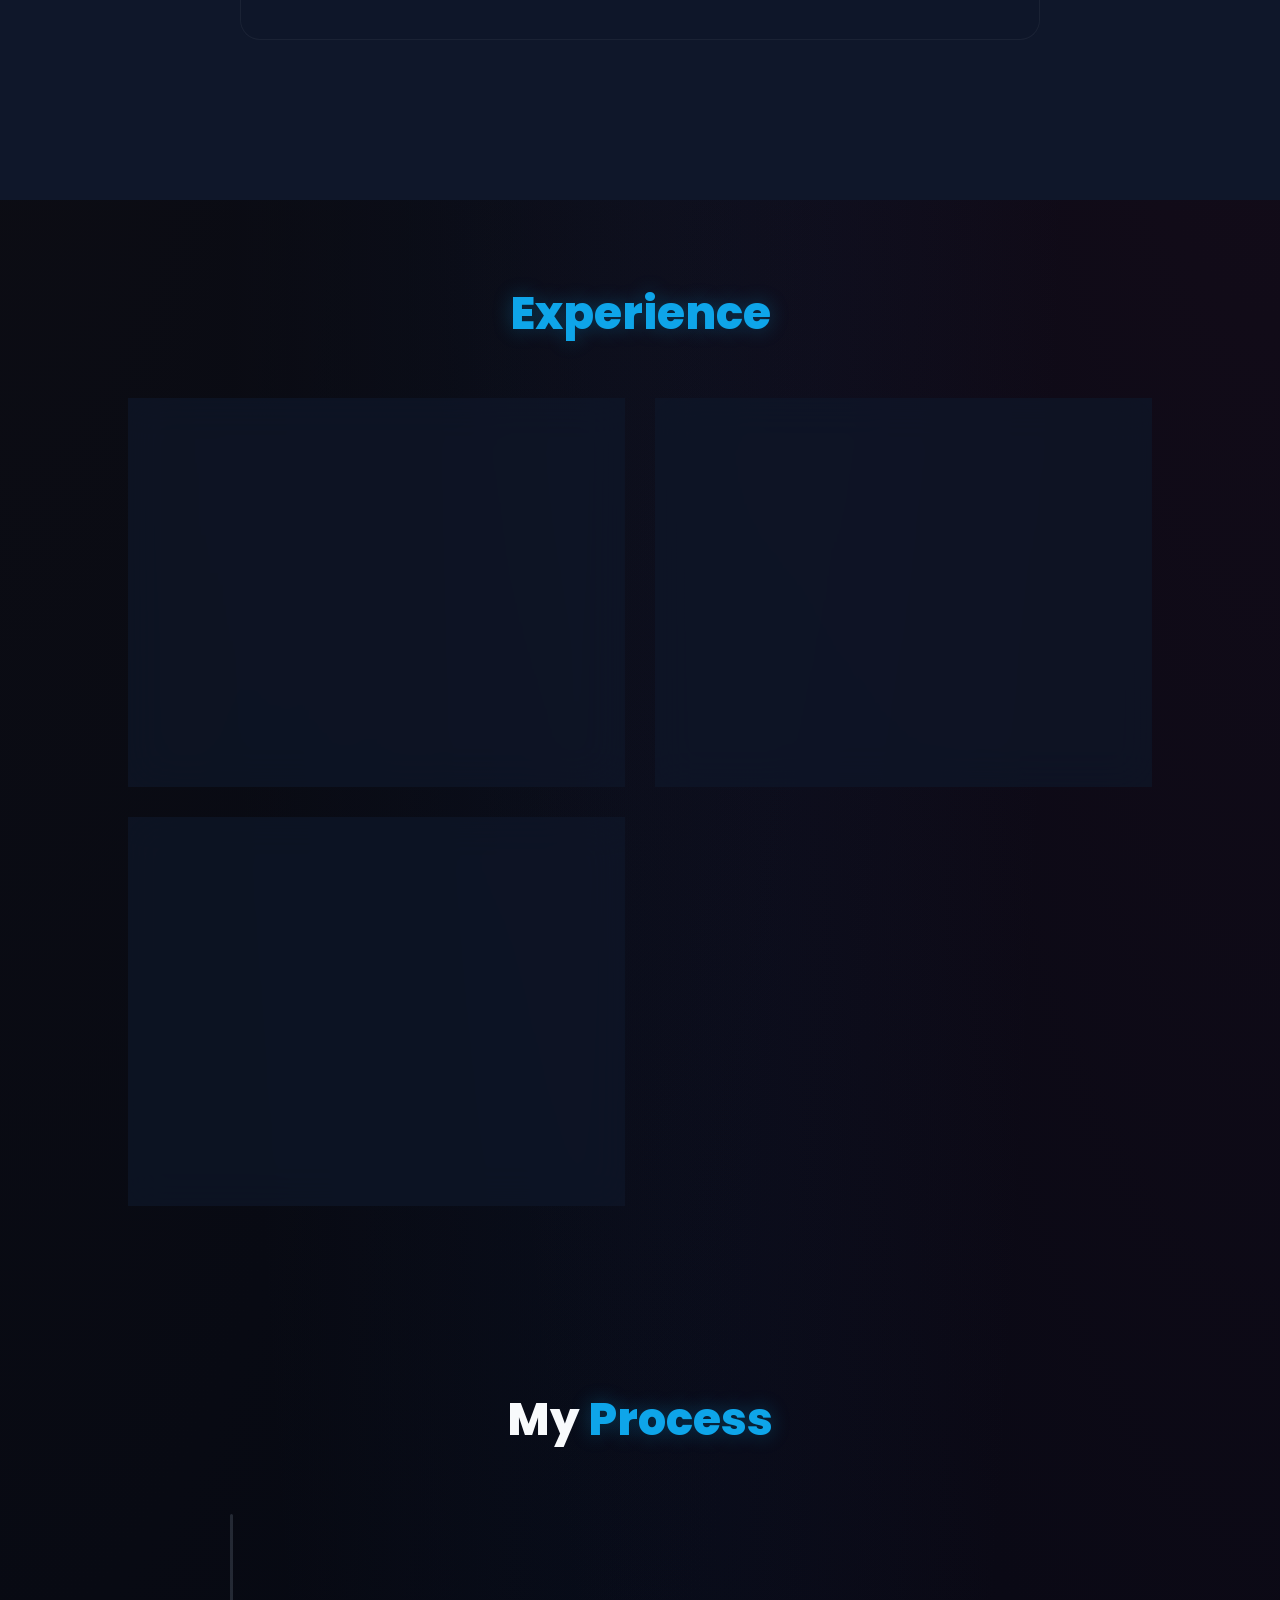
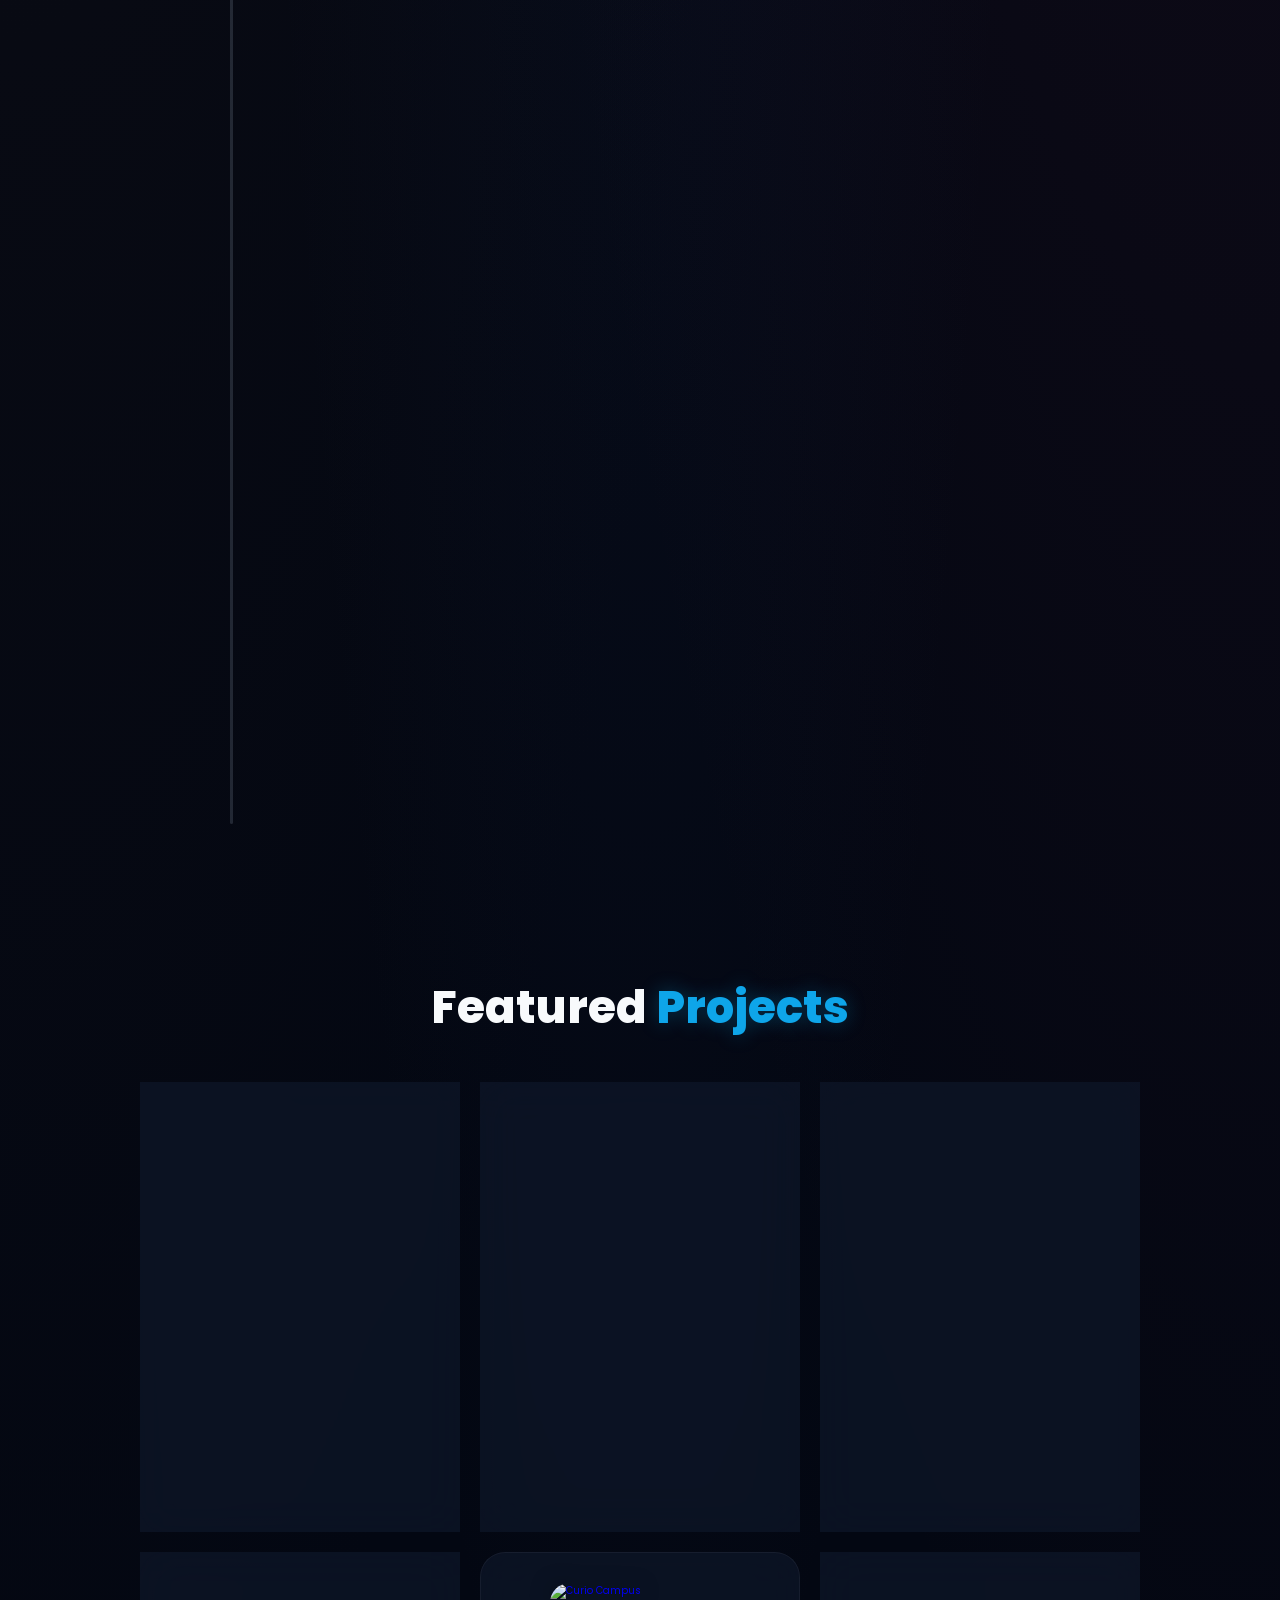
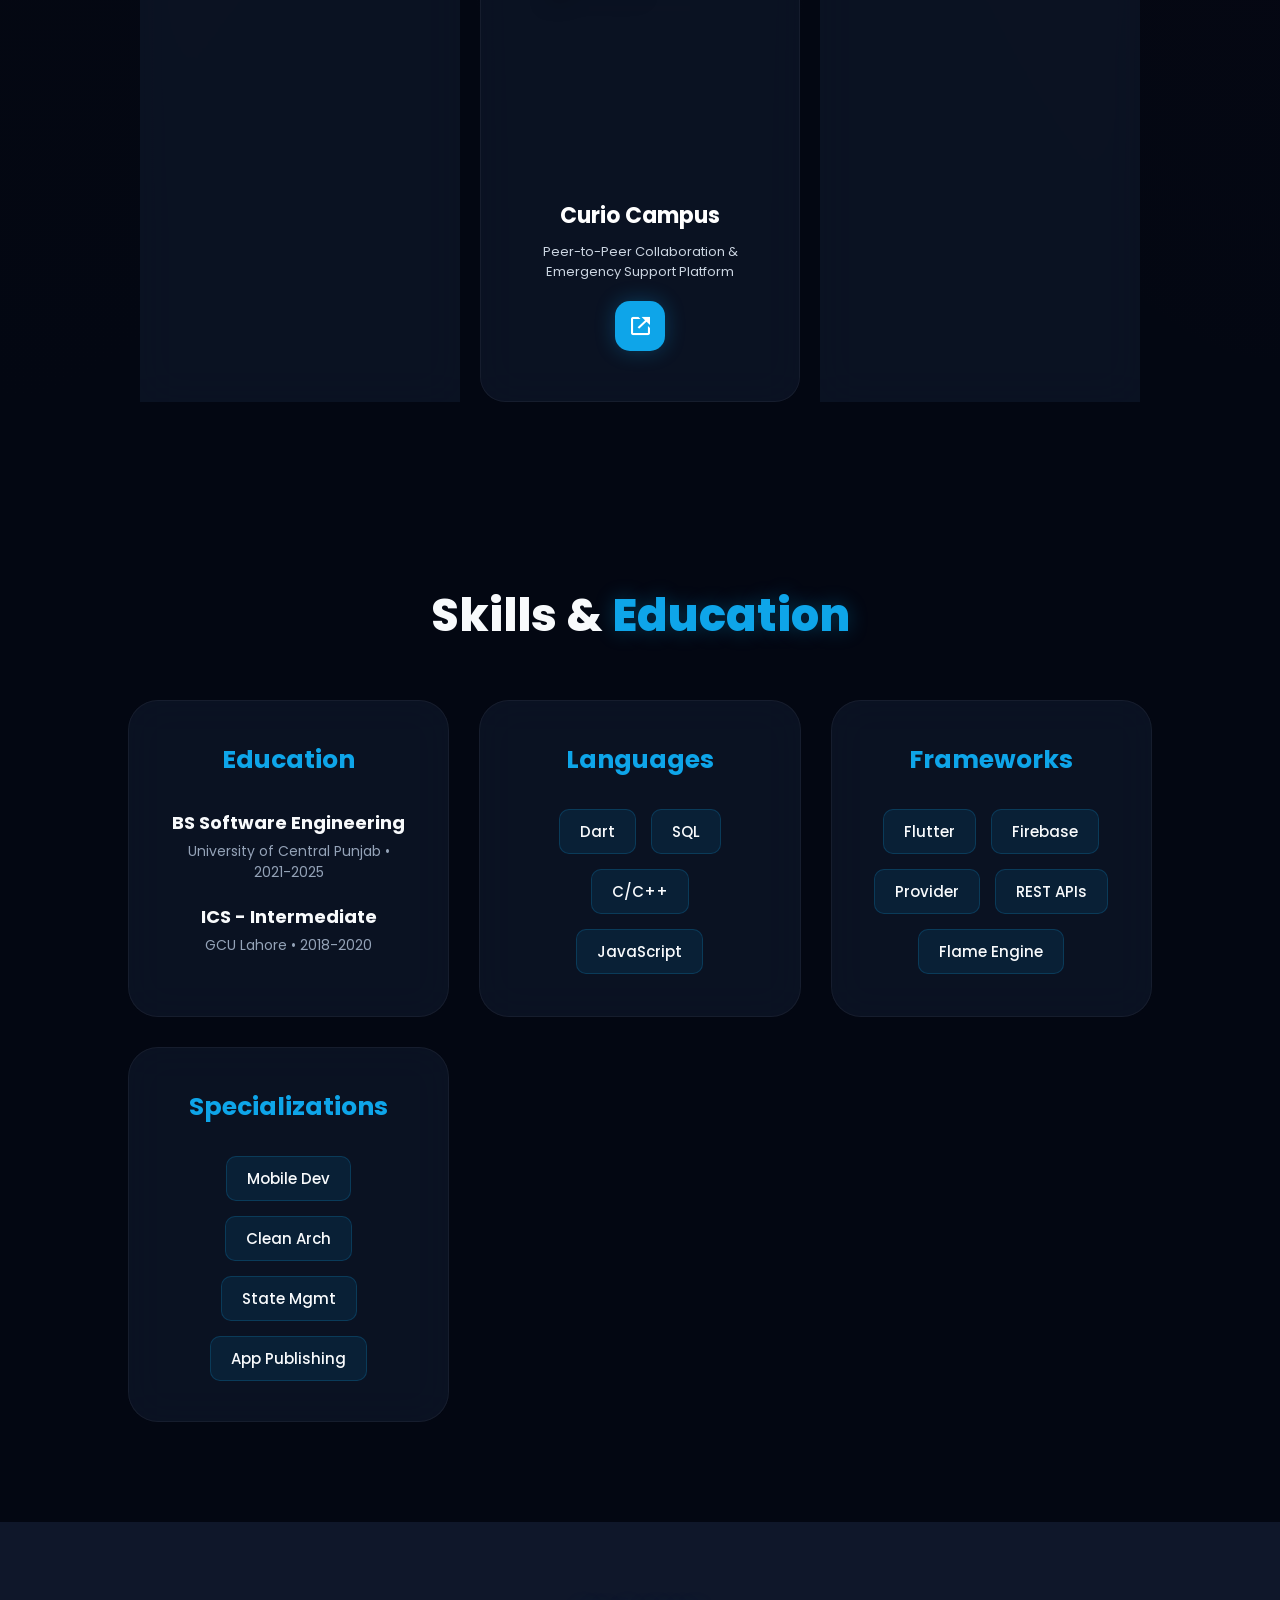
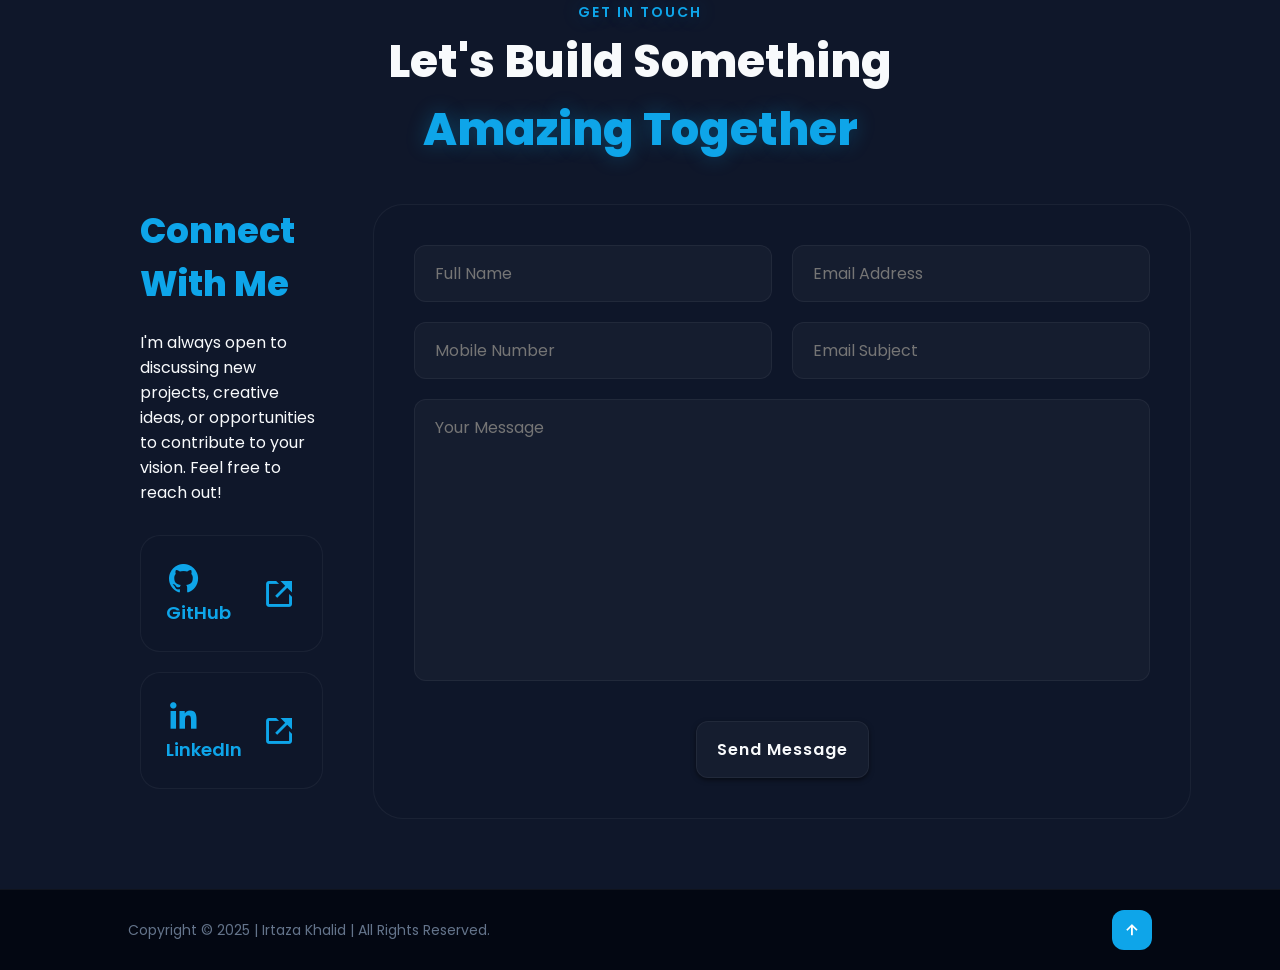
==== commit b08267ae: "rung added" ====
--- a/index.html
+++ b/index.html
@@ -193,59 +193,52 @@
         <h2 class="heading">Featured <span>Projects</span></h2>
 
         <div class="portfolio-container">
+            <a href="jobsnap.html" class="portfolio-box">
+                <img src="images/js_images/logo.png" alt="JobSnap">
+                <div class="portfolio-layer">
+                    <h4>JobSnap</h4>
+                    <p>On-Demand Local Home Services Marketplace</p>
+                    <div class="case-study-btn"><i class='bx bx-link-external'></i></div>
+                </div>
+            </a>
+            <a href="rung-king.html" class="portfolio-box">
+                <img src="images/Rung/rang_logo.png" alt="Rung King">
+                <div class="portfolio-layer">
+                    <h4>Rung King</h4>
+                    <p>2D Multiplayer Card Game — Online & vs AI</p>
+                    <div class="case-study-btn"><i class='bx bx-link-external'></i></div>
+                </div>
+            </a>
+            <a href="ride-hoppy.html" class="portfolio-box">
+                <img src="images/ride_hoppy_main.png" alt="Ride Hoppy">
+                <div class="portfolio-layer">
+                    <h4>Ride Hoppy</h4>
+                    <p>Free Corporate Ride Sharing Platform</p>
+                    <div class="case-study-btn"><i class='bx bx-link-external'></i></div>
+                </div>
+            </a>
             <a href="b2b-cabs.html" class="portfolio-box">
                 <img src="images/B2B/logo.png" alt="B2B Cabs">
-
                 <div class="portfolio-layer">
                     <h4>B2B Cabs</h4>
                     <p>Corporate Employee Transportation System</p>
-                    <div class="case-study-btn">
-                        <i class='bx bx-link-external'></i>
-                    </div>
-                </div>
-            </a>
-            <a href="jobsnap.html" class="portfolio-box">
-                <img src="images/js_images/logo.png" alt="JobSnap">
-
-                <div class="portfolio-layer">
-                    <h4>JobSnap</h4>
-                    <p>On-Demand Local Home Services Marketplace</p>
-                    <div class="case-study-btn">
-                        <i class='bx bx-link-external'></i>
-                    </div>
-                </div>
-            </a>
-            <a href="ride-hoppy.html" class="portfolio-box">
-                <img src="images/ride_hoppy_main.png" alt="Ride Hoppy">
-
-                <div class="portfolio-layer">
-                    <h4>Ride Hoppy</h4>
-                    <p>Free Corporate Ride Sharing Platform</p>
-                    <div class="case-study-btn">
-                        <i class='bx bx-link-external'></i>
-                    </div>
+                    <div class="case-study-btn"><i class='bx bx-link-external'></i></div>
                 </div>
             </a>
             <a href="curio-campus.html" class="portfolio-box">
                 <img src="images/curio_campus_logo.png" alt="Curio Campus">
-
                 <div class="portfolio-layer">
                     <h4>Curio Campus</h4>
                     <p>Peer-to-Peer Collaboration & Emergency Support Platform</p>
-                    <div class="case-study-btn">
-                        <i class='bx bx-link-external'></i>
-                    </div>
+                    <div class="case-study-btn"><i class='bx bx-link-external'></i></div>
                 </div>
             </a>
             <a href="pc-genius.html" class="portfolio-box">
                 <img src="images/pc_genius_logo.png" alt="PC Genius">
-
                 <div class="portfolio-layer">
                     <h4>PC Genius</h4>
                     <p>Smart PC Recommendation & Custom Build Estimator</p>
-                    <div class="case-study-btn">
-                        <i class='bx bx-link-external'></i>
-                    </div>
+                    <div class="case-study-btn"><i class='bx bx-link-external'></i></div>
                 </div>
             </a>
         </div>
@@ -287,6 +280,7 @@
                     <span>Firebase</span>
                     <span>Provider</span>
                     <span>REST APIs</span>
+                    <span>Flame Engine</span>
                 </div>
             </div>
 
